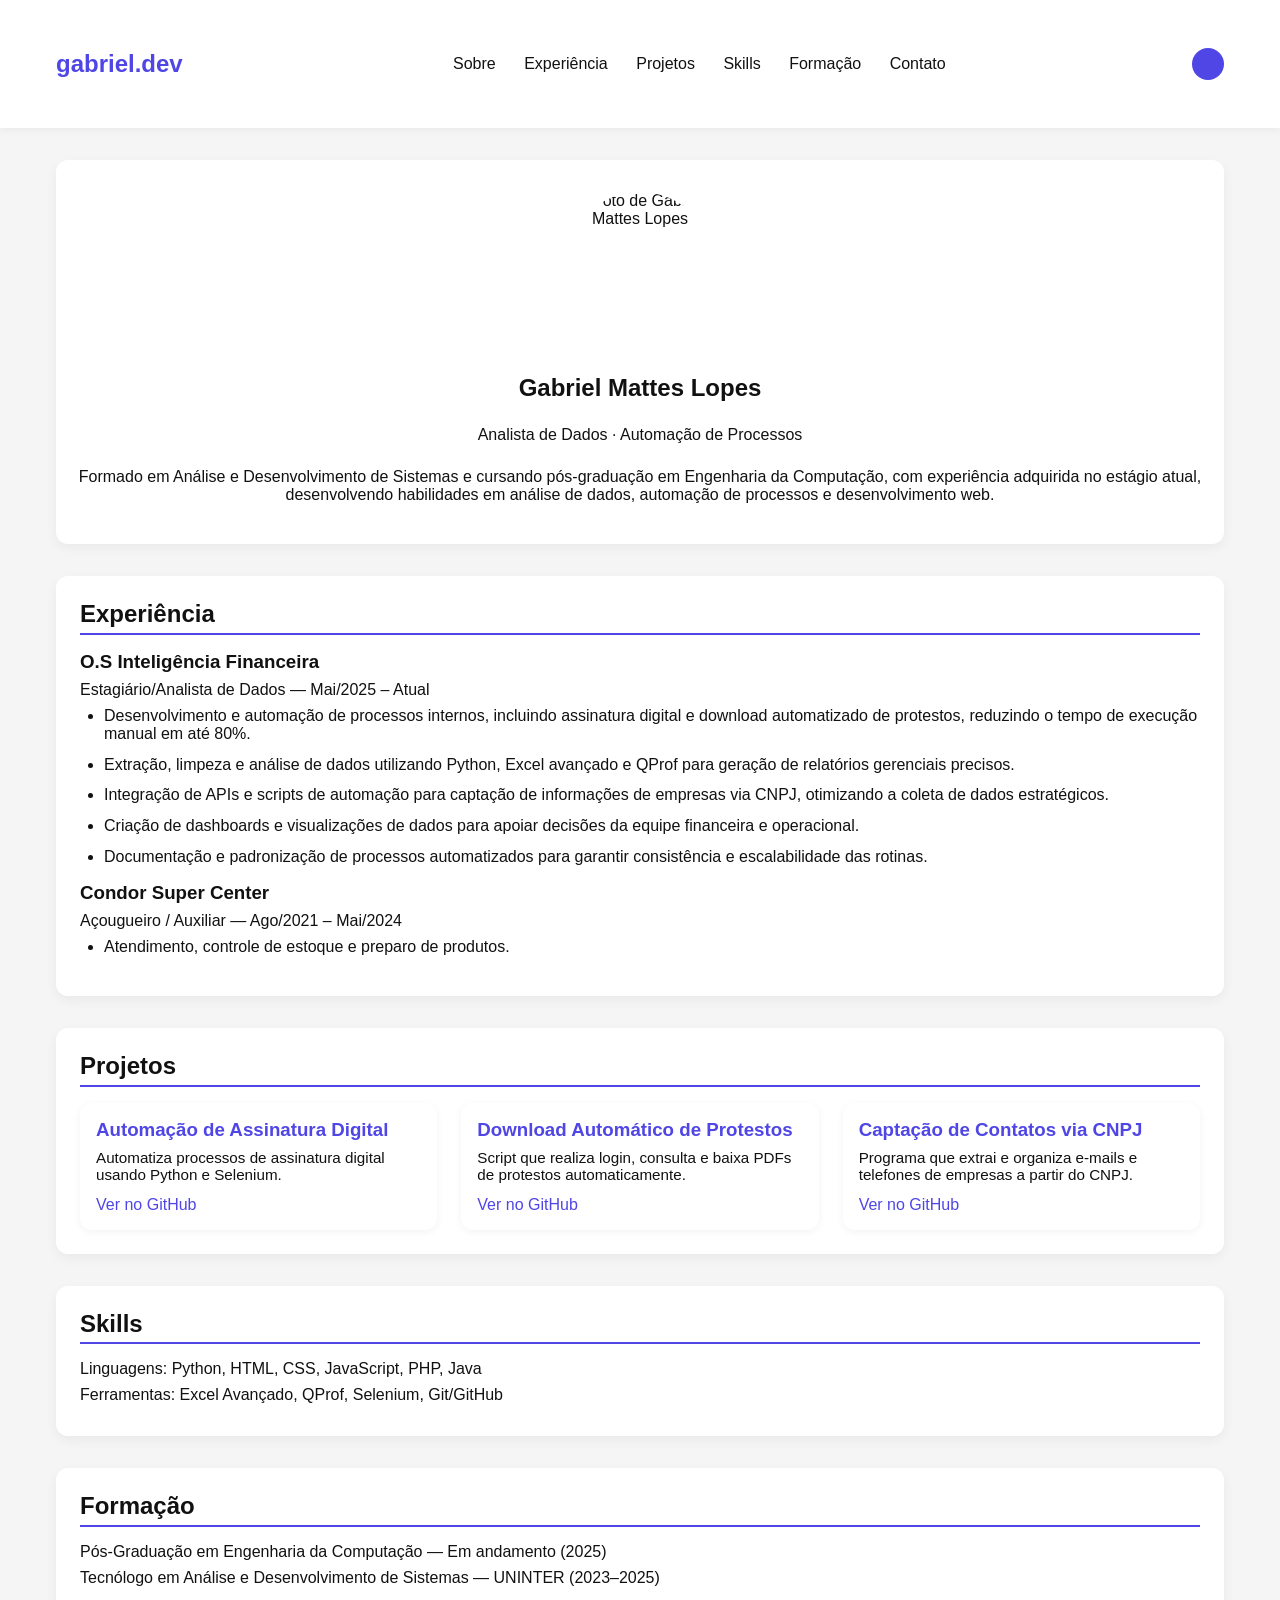
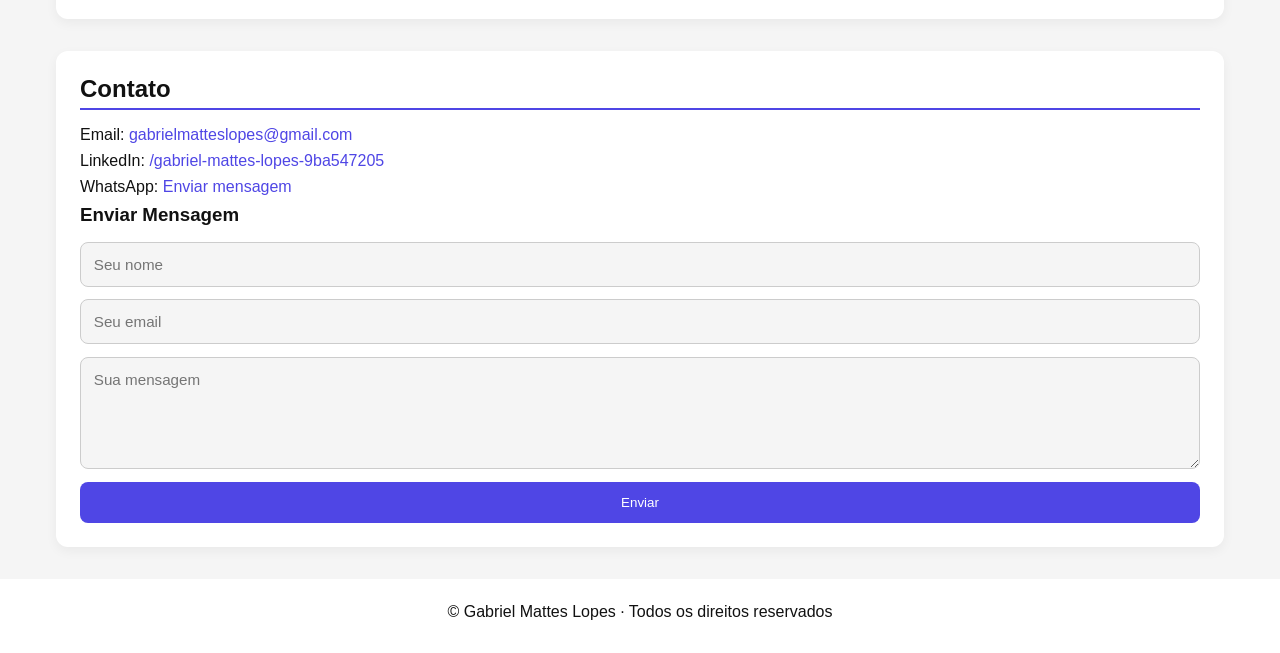
==== index.html @ a3cba69f "Site V1.0" ====
<!DOCTYPE html>
<html lang="pt-br">
<head>
  <meta charset="utf-8">
  <meta name="viewport" content="width=device-width, initial-scale=1.0">
  <title>Gabriel Mattes Lopes · Portfólio</title>
  <meta name="description" content="Portfólio de Gabriel Mattes Lopes – Analista de Dados e Automação de Processos.">
  <!-- CSS principal -->
  <link rel="stylesheet" href="style.css">
</head>
<body>

  <!-- Background 3D SPLINE -->
  <div class="spline-background">
    <script type="module" src="https://unpkg.com/@splinetool/viewer@1.10.48/build/spline-viewer.js"></script>
    <spline-viewer url="https://prod.spline.design/pEwDsGV7LaMiW-jS/scene.splinecode"></spline-viewer>
  </div>

  <!-- Header / Navegação -->
  <header class="header">
    <div class="container header-content">
      <a href="#top" class="logo">gabriel.dev</a>
      <nav class="nav">
        <a href="#sobre">Sobre</a>
        <a href="#experiencia">Experiência</a>
        <a href="#projetos">Projetos</a>
        <a href="#skills">Skills</a>
        <a href="#formacao">Formação</a>
        <a href="#contato">Contato</a>
      </nav>
      <button id="theme-toggle" class="theme-toggle" aria-label="Alternar tema"></button>
    </div>
  </header>

  <!-- Conteúdo principal -->
  <main class="container">

    <!-- Seção Sobre -->
    <section id="sobre" class="card reveal">
      <img src="img/FotoPerfilProfissional.png" alt="Foto de Gabriel Mattes Lopes" class="profile-pic">
      <h1>Gabriel Mattes Lopes</h1>
      <p class="subtitle">Analista de Dados · Automação de Processos</p>
      <p>
        Formado em Análise e Desenvolvimento de Sistemas e cursando pós-graduação em Engenharia da Computação,
        com experiência adquirida no estágio atual, desenvolvendo habilidades em análise de dados,
        automação de processos e desenvolvimento web.
      </p>
    </section>

    <!-- Seção Experiência -->
    <section id="experiencia" class="card reveal">
      <h2>Experiência</h2>

      <!-- Experiência O.S Inteligência Financeira -->
      <div class="exp-item">
        <h3>O.S Inteligência Financeira</h3>
        <p>Estagiário/Analista de Dados — Mai/2025 – Atual</p>
        <ul class="experience-list">
          <li><p>Desenvolvimento e automação de processos internos, incluindo assinatura digital e download automatizado de protestos, reduzindo o tempo de execução manual em até 80%.</p></li>
          <li><p>Extração, limpeza e análise de dados utilizando Python, Excel avançado e QProf para geração de relatórios gerenciais precisos.</p></li>
          <li><p>Integração de APIs e scripts de automação para captação de informações de empresas via CNPJ, otimizando a coleta de dados estratégicos.</p></li>
          <li><p>Criação de dashboards e visualizações de dados para apoiar decisões da equipe financeira e operacional.</p></li>
          <li><p>Documentação e padronização de processos automatizados para garantir consistência e escalabilidade das rotinas.</p></li>
        </ul>
      </div>

      <!-- Experiência Condor Super Center -->
      <div class="exp-item">
        <h3>Condor Super Center</h3>
        <p>Açougueiro / Auxiliar — Ago/2021 – Mai/2024</p>
        <ul class="experience-list">
          <li><p>Atendimento, controle de estoque e preparo de produtos.</p></li>
        </ul>
      </div>

    </section>

    <!-- Seção Projetos -->
    <section id="projetos" class="card reveal">
      <h2>Projetos</h2>
      <div class="projects-grid">
        <div class="project-card">
          <h3>Automação de Assinatura Digital</h3>
          <p>Automatiza processos de assinatura digital usando Python e Selenium.</p>
          <a href="https://github.com/Uelkenobi" target="_blank">Ver no GitHub</a>
        </div>
        <div class="project-card">
          <h3>Download Automático de Protestos</h3>
          <p>Script que realiza login, consulta e baixa PDFs de protestos automaticamente.</p>
          <a href="https://github.com/Uelkenobi" target="_blank">Ver no GitHub</a>
        </div>
        <div class="project-card">
          <h3>Captação de Contatos via CNPJ</h3>
          <p>Programa que extrai e organiza e-mails e telefones de empresas a partir do CNPJ.</p>
          <a href="https://github.com/Uelkenobi" target="_blank">Ver no GitHub</a>
        </div>
      </div>
    </section>

    <!-- Seção Skills -->
    <section id="skills" class="card reveal">
      <h2>Skills</h2>
      <p>Linguagens: Python, HTML, CSS, JavaScript, PHP, Java</p>
      <p>Ferramentas: Excel Avançado, QProf, Selenium, Git/GitHub</p>
    </section>

    <!-- Seção Formação -->
    <section id="formacao" class="card reveal">
      <h2>Formação</h2>
      <p>Pós-Graduação em Engenharia da Computação — Em andamento (2025)</p>
      <p>Tecnólogo em Análise e Desenvolvimento de Sistemas — UNINTER (2023–2025)</p>
    </section>

    <!-- Seção Contato / Formulário -->
    <section id="contato" class="card reveal">
      <h2>Contato</h2>
      <p>Email: <a href="mailto:gabrielmatteslopes@gmail.com">gabrielmatteslopes@gmail.com</a></p>
      <p>LinkedIn: <a href="https://www.linkedin.com/in/gabriel-mattes-lopes-9ba547205">/gabriel-mattes-lopes-9ba547205</a></p>
      <p>WhatsApp: <a href="https://wa.me/5541984639788">Enviar mensagem</a></p>

      <h3>Enviar Mensagem</h3>
      <form class="contact-form" action="mailto:gabrielmatteslopes@gmail.com" method="post" enctype="text/plain">
        <input type="text" name="nome" placeholder="Seu nome" required>
        <input type="email" name="email" placeholder="Seu email" required>
        <textarea name="mensagem" rows="5" placeholder="Sua mensagem" required></textarea>
        <button type="submit">Enviar</button>
      </form>
    </section>

  </main>

  <!-- Footer -->
  <footer class="footer">
    <p>© <span id="year"></span> Gabriel Mattes Lopes · Todos os direitos reservados</p>
  </footer>

  <!-- Scripts -->
  <script src="theme.js"></script>
  <script>
    document.getElementById('year').textContent = new Date().getFullYear();
    
    // Scroll Reveal
    const reveals = document.querySelectorAll('.reveal');
    const observer = new IntersectionObserver(entries => {
      entries.forEach(entry => {
        if(entry.isIntersecting){
          entry.target.classList.add('active');
          observer.unobserve(entry.target);
        }
      });
    }, { threshold: 0.1 });
    
    reveals.forEach(el => observer.observe(el));
  </script>

</body>
</html>
---- style.css ----
/* ===========================
   Reset básico
   =========================== */
* {
  margin: 0;
  padding: 0;
  box-sizing: border-box;
  font-family: 'Inter', sans-serif; /* Fonte padrão do site */
}

body {
  background-color: var(--bg); /* Cor de fundo definida pelo tema */
  color: var(--text);          /* Cor do texto definida pelo tema */
  transition: background-color 0.3s, color 0.3s; /* Animação suave na troca de tema */
}

/* ===========================
   Variáveis de tema (Light/Dark)
   =========================== */
:root {
  --bg: #f5f5f5;        /* Fundo claro */
  --card-bg: #ffffff;   /* Fundo dos cards */
  --text: #111111;      /* Cor do texto */
  --primary: #4f46e5;   /* Cor principal / destaque */
  --hover: #6366f1;     /* Cor de hover */
}

/* Tema escuro */
body.dark {
  --bg: #111111;
  --card-bg: #1f1f1f;
  --text: #f5f5f5;
  --primary: #818cf8;
  --hover: #a5b4fc;
}

/* ===========================
   Header / Navegação
   =========================== */
.header {
  background: var(--card-bg);
  padding: 1rem 0;
  position: sticky;
  top: 0;
  z-index: 100;
  box-shadow: 0 2px 8px rgba(0,0,0,0.05);
}

.header .container {
  display: flex;
  justify-content: space-between;
  align-items: center;
}

.logo {
  font-weight: bold;
  font-size: 1.5rem;
  color: var(--primary);
  text-decoration: none;
}

.nav a {
  margin-left: 1.5rem;
  text-decoration: none;
  color: var(--text);
  font-weight: 500;
  transition: color 0.3s;
}

.nav a:hover {
  color: var(--primary);
}

.theme-toggle {
  background: var(--primary);
  border: none;
  width: 2rem;
  height: 2rem;
  border-radius: 50%;
  cursor: pointer;
  transition: background 0.3s;
}

.theme-toggle:hover {
  background: var(--hover);
}

/* ===========================
   Container e Cards
   =========================== */
.container {
  max-width: 1200px;
  margin: 2rem auto;
  padding: 0 1rem;
}

.card {
  background: var(--card-bg);
  padding: 1.5rem;
  border-radius: 12px;
  margin-bottom: 2rem;
  box-shadow: 0 4px 12px rgba(0,0,0,0.05);
  transition: transform 0.3s, box-shadow 0.3s;
}

/* ===========================
   Seção Sobre
   =========================== */
#sobre {
  display: flex;
  flex-direction: column;
  align-items: center; /* Centraliza horizontalmente */
  text-align: center;  /* Centraliza texto */
  gap: 1rem;           /* Espaço entre elementos */
  padding: 2rem 1rem;
}

.profile-pic {
  width: 150px;
  height: 150px;
  border-radius: 50%;
  margin-bottom: 1rem;
}

/* ===========================
   Headings
   =========================== */
h1, h2, h3 {
  color: var(--text);
  margin-bottom: 0.5rem;
}

h2 {
  border-bottom: 2px solid var(--primary);
  padding-bottom: 0.3rem;
  margin-bottom: 1rem;
}

/* ===========================
   Experiência
   =========================== */
.exp-item {
  margin-bottom: 1rem;
}

.experience-list {
  list-style-type: disc;
  padding-left: 1.5rem;
  margin-top: 0.5rem;
}

.experience-list li {
  margin-bottom: 0.8rem; /* Espaço entre cada item */
}

.experience-list li p {
  margin: 0; /* Remove margem interna extra do <p> */
}

/* ===========================
   Projetos
   =========================== */
.projects-grid {
  display: grid;
  grid-template-columns: repeat(auto-fit, minmax(250px, 1fr));
  gap: 1.5rem;
}

.project-card {
  background: var(--card-bg);
  padding: 1rem;
  border-radius: 12px;
  box-shadow: 0 2px 8px rgba(0,0,0,0.05);
  transition: transform 0.3s, box-shadow 0.3s;
}

.project-card:hover {
  transform: translateY(-5px);
  box-shadow: 0 6px 18px rgba(0,0,0,0.15);
}

.project-card h3 {
  margin-bottom: 0.5rem;
  color: var(--primary);
}

.project-card p {
  font-size: 0.95rem;
  margin-bottom: 0.8rem;
}

.project-card a {
  color: var(--primary);
  text-decoration: none;
  font-weight: 500;
}

.project-card a:hover {
  text-decoration: underline;
}

/* ===========================
   Skills e Formação
   =========================== */
p {
  margin-bottom: 0.5rem;
}

/* ===========================
   Contato / Formulário
   =========================== */
.contact-form {
  display: flex;
  flex-direction: column;
  gap: 0.8rem;
  margin-top: 1rem;
}

.contact-form input,
.contact-form textarea {
  padding: 0.8rem;
  border-radius: 8px;
  border: 1px solid #ccc;
  font-size: 0.95rem;
  background: var(--bg);
  color: var(--text);
}

.contact-form button {
  background: var(--primary);
  color: #fff;
  border: none;
  padding: 0.8rem;
  border-radius: 8px;
  cursor: pointer;
  font-weight: 500;
  transition: background 0.3s;
}

.contact-form button:hover {
  background: var(--hover);
}

/* ===========================
   Footer
   =========================== */
.footer {
  text-align: center;
  padding: 1.5rem 0;
  background: var(--card-bg);
  color: var(--text);
  margin-top: 2rem;
}

/* ===========================
   Links
   =========================== */
a {
  color: var(--primary);
  text-decoration: none;
}

a:hover {
  text-decoration: underline;
}

/* ===========================
   Fundo 3D SPLINE
   =========================== */
.spline-background {
  position: fixed;
  top: 0;
  left: 0;
  width: 100%;
  height: 100%;
  z-index: -1; /* Fica atrás de todo conteúdo */
  pointer-events: none; /* Permite clicar normalmente nos elementos da frente */
  overflow: hidden;
}

.spline-background spline-viewer {
  width: 100%;
  height: 100%;
  display: block;
}

/* ===========================
   Scroll Reveal (efeito de aparecer)
   =========================== */
.reveal {
  opacity: 0;                /* Começa invisível */
  transform: translateY(30px); /* Leve movimento de baixo para cima */
  transition: opacity 0.8s ease-out, transform 0.8s ease-out;
}

.reveal.active {
  opacity: 1;
  transform: translateY(0);
}


/* ===========================
   Responsividade (Mobile / Tablet)
   =========================== */

/* Dispositivos até 768px (tablets e celulares grandes) */
@media (max-width: 768px) {
  .header .container {
    flex-direction: column;
    gap: 1rem;
  }

  .nav {
    display: flex;
    flex-wrap: wrap;
    justify-content: center;
    gap: 1rem;
  }

  .nav a {
    margin-left: 0;
  }

  .projects-grid {
    grid-template-columns: 1fr; /* Projetos empilhados */
  }

  #sobre {
    padding: 1.5rem 1rem;
  }

  .profile-pic {
    width: 120px;
    height: 120px;
  }

  .card {
    padding: 1rem;
  }

  .contact-form input,
  .contact-form textarea,
  .contact-form button {
    width: 100%; /* Inputs e botões ocupam toda a largura */
  }
}

/* Dispositivos até 480px (celulares pequenos) */
@media (max-width: 480px) {
  h1 {
    font-size: 1.5rem;
  }

  h2 {
    font-size: 1.2rem;
  }

  h3 {
    font-size: 1rem;
  }

  .profile-pic {
    width: 100px;
    height: 100px;
  }

  .header .logo {
    font-size: 1.2rem;
  }

  .theme-toggle {
    width: 1.8rem;
    height: 1.8rem;
  }

  .projects-grid {
    gap: 1rem;
  }

  .card {
    margin-bottom: 1.5rem;
  }
}
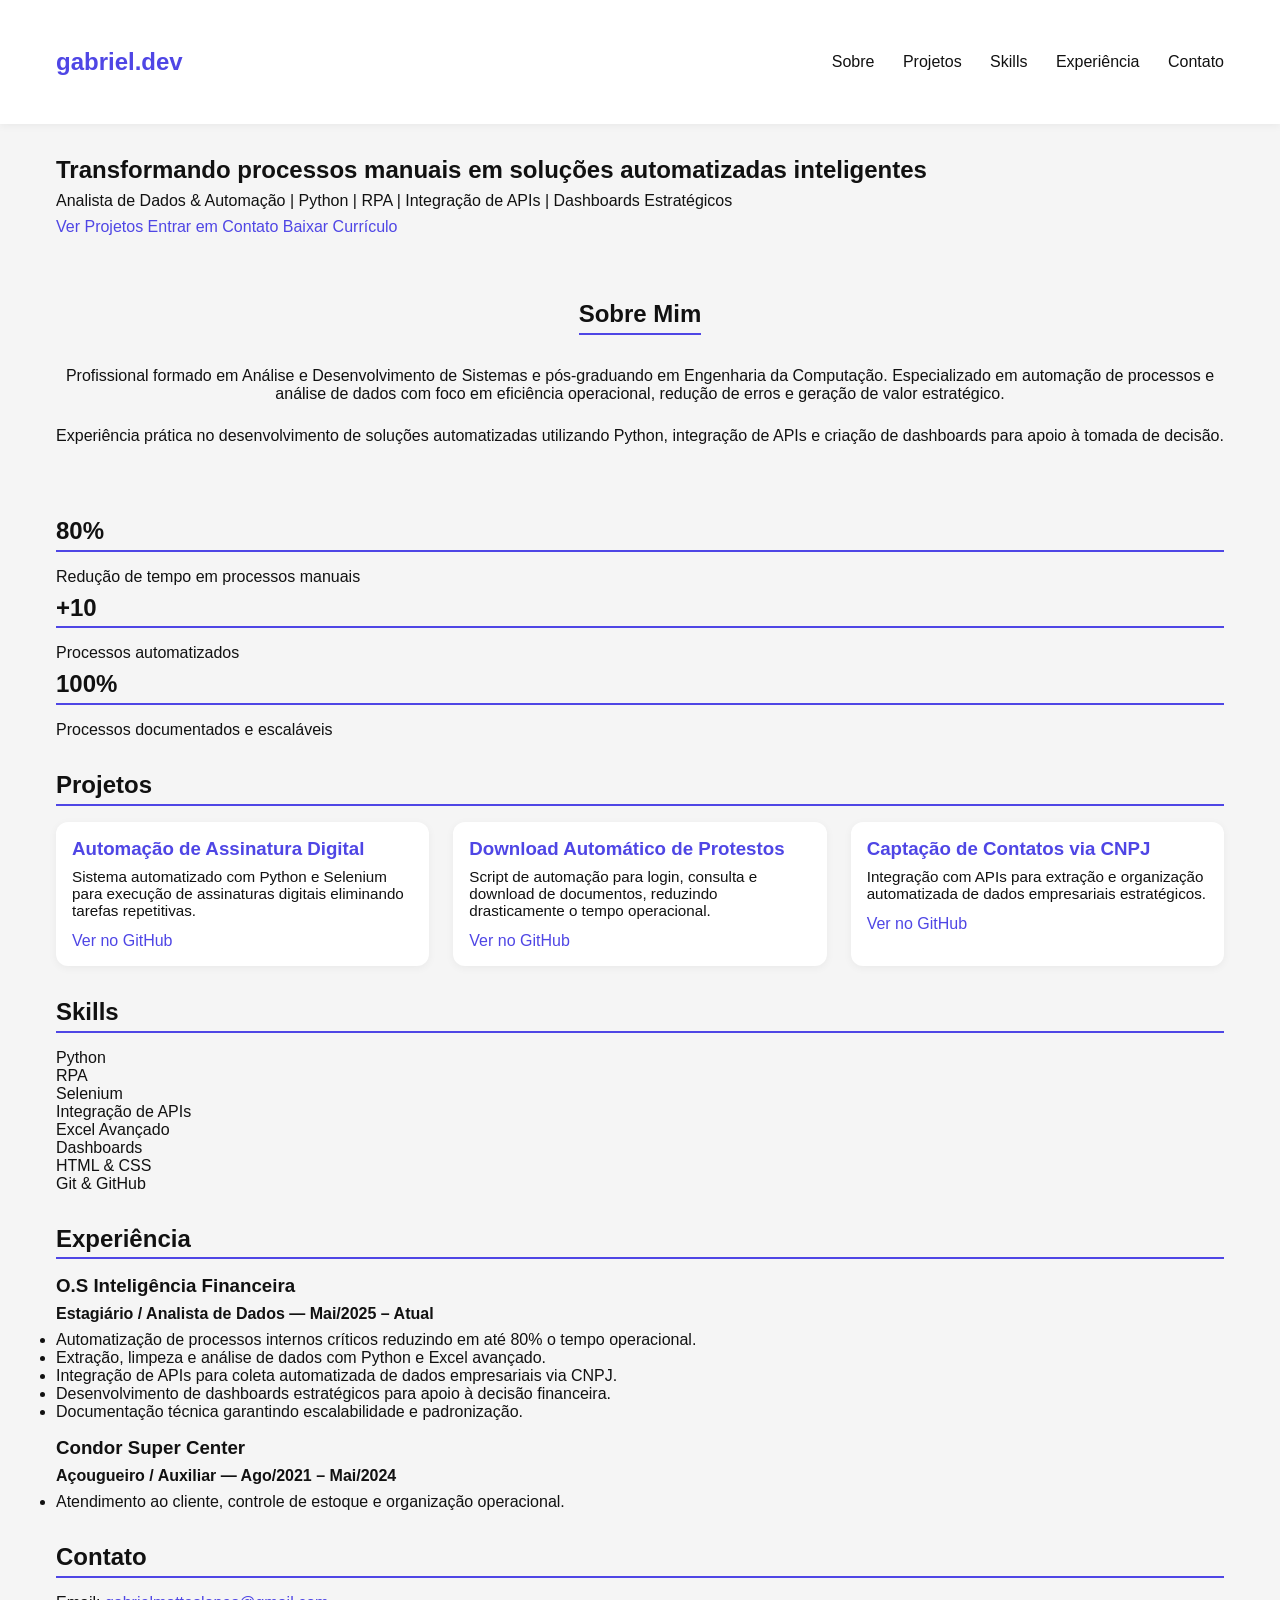
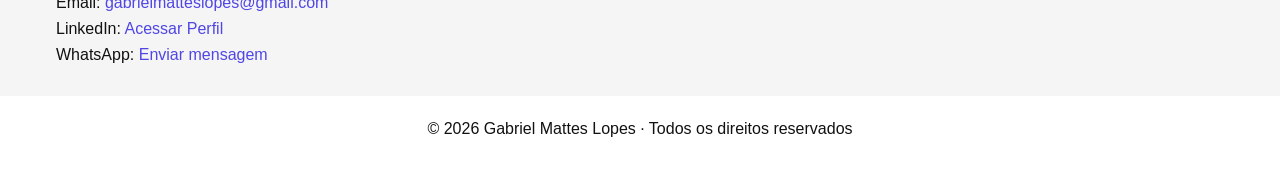
==== commit a2f3307f: "Update portfolio content and structure in index.html" ====
--- a/index.html
+++ b/index.html
@@ -4,153 +4,169 @@
   <meta charset="utf-8">
   <meta name="viewport" content="width=device-width, initial-scale=1.0">
   <title>Gabriel Mattes Lopes · Portfólio</title>
-  <meta name="description" content="Portfólio de Gabriel Mattes Lopes – Analista de Dados e Automação de Processos.">
-  <!-- CSS principal -->
+  <meta name="description" content="Analista de Dados e Automação | Python | RPA | Integração de APIs">
+
   <link rel="stylesheet" href="style.css">
 </head>
 <body>
 
-  <!-- Background 3D SPLINE -->
-  <div class="spline-background">
-    <script type="module" src="https://unpkg.com/@splinetool/viewer@1.10.48/build/spline-viewer.js"></script>
-    <spline-viewer url="https://prod.spline.design/pEwDsGV7LaMiW-jS/scene.splinecode"></spline-viewer>
-  </div>
-
-  <!-- Header / Navegação -->
+  <!-- HEADER -->
   <header class="header">
     <div class="container header-content">
       <a href="#top" class="logo">gabriel.dev</a>
       <nav class="nav">
         <a href="#sobre">Sobre</a>
-        <a href="#experiencia">Experiência</a>
         <a href="#projetos">Projetos</a>
         <a href="#skills">Skills</a>
-        <a href="#formacao">Formação</a>
+        <a href="#experiencia">Experiência</a>
         <a href="#contato">Contato</a>
       </nav>
-      <button id="theme-toggle" class="theme-toggle" aria-label="Alternar tema"></button>
     </div>
   </header>
 
-  <!-- Conteúdo principal -->
-  <main class="container">
+  <main>
 
-    <!-- Seção Sobre -->
-    <section id="sobre" class="card reveal">
-      <img src="img/FotoPerfilProfissional.png" alt="Foto de Gabriel Mattes Lopes" class="profile-pic">
-      <h1>Gabriel Mattes Lopes</h1>
-      <p class="subtitle">Analista de Dados · Automação de Processos</p>
+    <!-- HERO SECTION -->
+    <section class="hero">
+      <div class="container hero-content">
+        <h1>Transformando processos manuais em soluções automatizadas inteligentes</h1>
+        <p>
+          Analista de Dados & Automação | Python | RPA | Integração de APIs | Dashboards Estratégicos
+        </p>
+        <div class="hero-buttons">
+          <a href="#projetos" class="btn-primary">Ver Projetos</a>
+          <a href="#contato" class="btn-secondary">Entrar em Contato</a>
+          <a href="cv_gabriel_mattes_lopes.pdf" download class="btn-cv">Baixar Currículo</a>
+        </div>
+      </div>
+    </section>
+
+    <!-- SOBRE -->
+    <section id="sobre" class="section container">
+      <h2>Sobre Mim</h2>
       <p>
-        Formado em Análise e Desenvolvimento de Sistemas e cursando pós-graduação em Engenharia da Computação,
-        com experiência adquirida no estágio atual, desenvolvendo habilidades em análise de dados,
-        automação de processos e desenvolvimento web.
+        Profissional formado em Análise e Desenvolvimento de Sistemas e pós-graduando em Engenharia da Computação.
+        Especializado em automação de processos e análise de dados com foco em eficiência operacional,
+        redução de erros e geração de valor estratégico.
+      </p>
+      <p>
+        Experiência prática no desenvolvimento de soluções automatizadas utilizando Python,
+        integração de APIs e criação de dashboards para apoio à tomada de decisão.
       </p>
     </section>
 
-    <!-- Seção Experiência -->
-    <section id="experiencia" class="card reveal">
+    <!-- MÉTRICAS -->
+    <section class="stats">
+      <div class="container stats-grid">
+        <div class="stat">
+          <h2>80%</h2>
+          <p>Redução de tempo em processos manuais</p>
+        </div>
+        <div class="stat">
+          <h2>+10</h2>
+          <p>Processos automatizados</p>
+        </div>
+        <div class="stat">
+          <h2>100%</h2>
+          <p>Processos documentados e escaláveis</p>
+        </div>
+      </div>
+    </section>
+
+    <!-- PROJETOS -->
+    <section id="projetos" class="section container">
+      <h2>Projetos</h2>
+
+      <div class="projects-grid">
+
+        <div class="project-card">
+          <h3>Automação de Assinatura Digital</h3>
+          <p>
+            Sistema automatizado com Python e Selenium para execução de assinaturas digitais
+            eliminando tarefas repetitivas.
+          </p>
+          <a href="https://github.com/Uelkenobi" target="_blank">Ver no GitHub</a>
+        </div>
+
+        <div class="project-card">
+          <h3>Download Automático de Protestos</h3>
+          <p>
+            Script de automação para login, consulta e download de documentos,
+            reduzindo drasticamente o tempo operacional.
+          </p>
+          <a href="https://github.com/Uelkenobi" target="_blank">Ver no GitHub</a>
+        </div>
+
+        <div class="project-card">
+          <h3>Captação de Contatos via CNPJ</h3>
+          <p>
+            Integração com APIs para extração e organização automatizada
+            de dados empresariais estratégicos.
+          </p>
+          <a href="https://github.com/Uelkenobi" target="_blank">Ver no GitHub</a>
+        </div>
+
+      </div>
+    </section>
+
+    <!-- SKILLS -->
+    <section id="skills" class="section container">
+      <h2>Skills</h2>
+      <div class="skills-grid">
+        <div class="skill-card">Python</div>
+        <div class="skill-card">RPA</div>
+        <div class="skill-card">Selenium</div>
+        <div class="skill-card">Integração de APIs</div>
+        <div class="skill-card">Excel Avançado</div>
+        <div class="skill-card">Dashboards</div>
+        <div class="skill-card">HTML & CSS</div>
+        <div class="skill-card">Git & GitHub</div>
+      </div>
+    </section>
+
+    <!-- EXPERIÊNCIA -->
+    <section id="experiencia" class="section container">
       <h2>Experiência</h2>
 
-      <!-- Experiência O.S Inteligência Financeira -->
       <div class="exp-item">
         <h3>O.S Inteligência Financeira</h3>
-        <p>Estagiário/Analista de Dados — Mai/2025 – Atual</p>
-        <ul class="experience-list">
-          <li><p>Desenvolvimento e automação de processos internos, incluindo assinatura digital e download automatizado de protestos, reduzindo o tempo de execução manual em até 80%.</p></li>
-          <li><p>Extração, limpeza e análise de dados utilizando Python, Excel avançado e QProf para geração de relatórios gerenciais precisos.</p></li>
-          <li><p>Integração de APIs e scripts de automação para captação de informações de empresas via CNPJ, otimizando a coleta de dados estratégicos.</p></li>
-          <li><p>Criação de dashboards e visualizações de dados para apoiar decisões da equipe financeira e operacional.</p></li>
-          <li><p>Documentação e padronização de processos automatizados para garantir consistência e escalabilidade das rotinas.</p></li>
+        <p><strong>Estagiário / Analista de Dados — Mai/2025 – Atual</strong></p>
+        <ul>
+          <li>Automatização de processos internos críticos reduzindo em até 80% o tempo operacional.</li>
+          <li>Extração, limpeza e análise de dados com Python e Excel avançado.</li>
+          <li>Integração de APIs para coleta automatizada de dados empresariais via CNPJ.</li>
+          <li>Desenvolvimento de dashboards estratégicos para apoio à decisão financeira.</li>
+          <li>Documentação técnica garantindo escalabilidade e padronização.</li>
         </ul>
       </div>
 
-      <!-- Experiência Condor Super Center -->
       <div class="exp-item">
         <h3>Condor Super Center</h3>
-        <p>Açougueiro / Auxiliar — Ago/2021 – Mai/2024</p>
-        <ul class="experience-list">
-          <li><p>Atendimento, controle de estoque e preparo de produtos.</p></li>
+        <p><strong>Açougueiro / Auxiliar — Ago/2021 – Mai/2024</strong></p>
+        <ul>
+          <li>Atendimento ao cliente, controle de estoque e organização operacional.</li>
         </ul>
       </div>
 
     </section>
 
-    <!-- Seção Projetos -->
-    <section id="projetos" class="card reveal">
-      <h2>Projetos</h2>
-      <div class="projects-grid">
-        <div class="project-card">
-          <h3>Automação de Assinatura Digital</h3>
-          <p>Automatiza processos de assinatura digital usando Python e Selenium.</p>
-          <a href="https://github.com/Uelkenobi" target="_blank">Ver no GitHub</a>
-        </div>
-        <div class="project-card">
-          <h3>Download Automático de Protestos</h3>
-          <p>Script que realiza login, consulta e baixa PDFs de protestos automaticamente.</p>
-          <a href="https://github.com/Uelkenobi" target="_blank">Ver no GitHub</a>
-        </div>
-        <div class="project-card">
-          <h3>Captação de Contatos via CNPJ</h3>
-          <p>Programa que extrai e organiza e-mails e telefones de empresas a partir do CNPJ.</p>
-          <a href="https://github.com/Uelkenobi" target="_blank">Ver no GitHub</a>
-        </div>
-      </div>
-    </section>
-
-    <!-- Seção Skills -->
-    <section id="skills" class="card reveal">
-      <h2>Skills</h2>
-      <p>Linguagens: Python, HTML, CSS, JavaScript, PHP, Java</p>
-      <p>Ferramentas: Excel Avançado, QProf, Selenium, Git/GitHub</p>
-    </section>
-
-    <!-- Seção Formação -->
-    <section id="formacao" class="card reveal">
-      <h2>Formação</h2>
-      <p>Pós-Graduação em Engenharia da Computação — Em andamento (2025)</p>
-      <p>Tecnólogo em Análise e Desenvolvimento de Sistemas — UNINTER (2023–2025)</p>
-    </section>
-
-    <!-- Seção Contato / Formulário -->
-    <section id="contato" class="card reveal">
+    <!-- CONTATO -->
+    <section id="contato" class="section container">
       <h2>Contato</h2>
       <p>Email: <a href="mailto:gabrielmatteslopes@gmail.com">gabrielmatteslopes@gmail.com</a></p>
-      <p>LinkedIn: <a href="https://www.linkedin.com/in/gabriel-mattes-lopes-9ba547205">/gabriel-mattes-lopes-9ba547205</a></p>
-      <p>WhatsApp: <a href="https://wa.me/5541984639788">Enviar mensagem</a></p>
-
-      <h3>Enviar Mensagem</h3>
-      <form class="contact-form" action="mailto:gabrielmatteslopes@gmail.com" method="post" enctype="text/plain">
-        <input type="text" name="nome" placeholder="Seu nome" required>
-        <input type="email" name="email" placeholder="Seu email" required>
-        <textarea name="mensagem" rows="5" placeholder="Sua mensagem" required></textarea>
-        <button type="submit">Enviar</button>
-      </form>
+      <p>LinkedIn: <a href="https://www.linkedin.com/in/gabriel-mattes-lopes-9ba547205" target="_blank">Acessar Perfil</a></p>
+      <p>WhatsApp: <a href="https://wa.me/5541984639788" target="_blank">Enviar mensagem</a></p>
     </section>
 
   </main>
 
-  <!-- Footer -->
+  <!-- FOOTER -->
   <footer class="footer">
     <p>© <span id="year"></span> Gabriel Mattes Lopes · Todos os direitos reservados</p>
   </footer>
 
-  <!-- Scripts -->
-  <script src="theme.js"></script>
   <script>
     document.getElementById('year').textContent = new Date().getFullYear();
-    
-    // Scroll Reveal
-    const reveals = document.querySelectorAll('.reveal');
-    const observer = new IntersectionObserver(entries => {
-      entries.forEach(entry => {
-        if(entry.isIntersecting){
-          entry.target.classList.add('active');
-          observer.unobserve(entry.target);
-        }
-      });
-    }, { threshold: 0.1 });
-    
-    reveals.forEach(el => observer.observe(el));
   </script>
 
 </body>
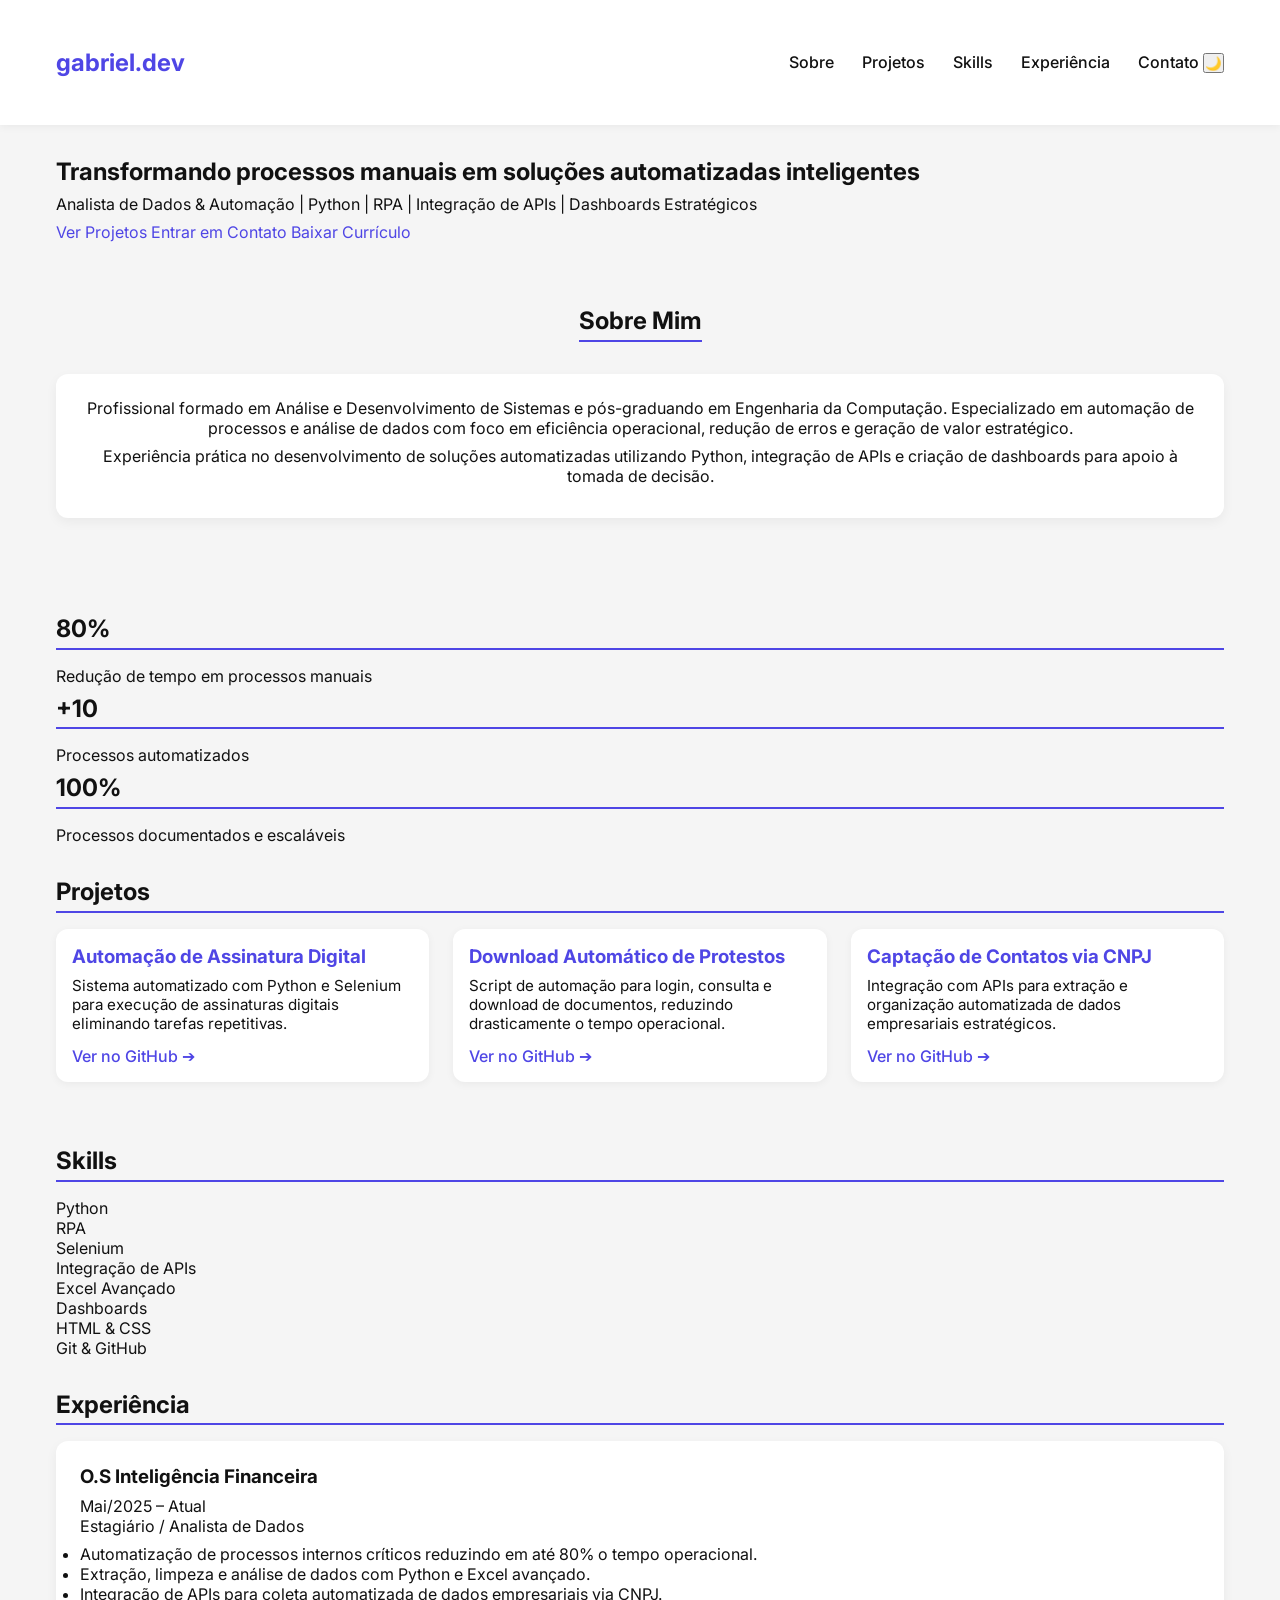
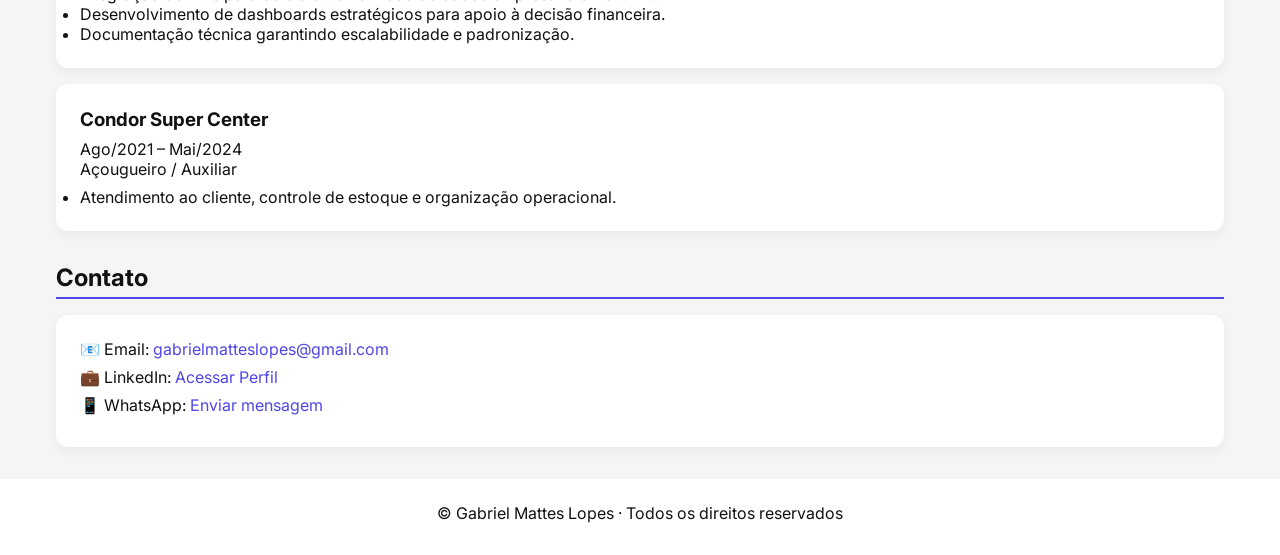
==== commit edf61dd9: "Refactor index.html for improved structure and styling Added preconnect links for Google Fonts, upda" ====
--- a/index.html
+++ b/index.html
@@ -5,12 +5,15 @@
   <meta name="viewport" content="width=device-width, initial-scale=1.0">
   <title>Gabriel Mattes Lopes · Portfólio</title>
   <meta name="description" content="Analista de Dados e Automação | Python | RPA | Integração de APIs">
-
+  
+  <link rel="preconnect" href="https://fonts.googleapis.com">
+  <link rel="preconnect" href="https://fonts.gstatic.com" crossorigin>
+  <link href="https://fonts.googleapis.com/css2?family=Inter:wght@300;400;600;700&display=swap" rel="stylesheet">
+  
   <link rel="stylesheet" href="style.css">
 </head>
 <body>
 
-  <!-- HEADER -->
   <header class="header">
     <div class="container header-content">
       <a href="#top" class="logo">gabriel.dev</a>
@@ -20,117 +23,101 @@
         <a href="#skills">Skills</a>
         <a href="#experiencia">Experiência</a>
         <a href="#contato">Contato</a>
+        <button id="theme-toggle" class="theme-btn" aria-label="Mudar tema">🌙</button>
       </nav>
     </div>
   </header>
 
-  <main>
+  <main id="top">
 
-    <!-- HERO SECTION -->
     <section class="hero">
       <div class="container hero-content">
         <h1>Transformando processos manuais em soluções automatizadas inteligentes</h1>
-        <p>
-          Analista de Dados & Automação | Python | RPA | Integração de APIs | Dashboards Estratégicos
-        </p>
+        <p>Analista de Dados & Automação | Python | RPA | Integração de APIs | Dashboards Estratégicos</p>
         <div class="hero-buttons">
-          <a href="#projetos" class="btn-primary">Ver Projetos</a>
-          <a href="#contato" class="btn-secondary">Entrar em Contato</a>
-          <a href="cv_gabriel_mattes_lopes.pdf" download class="btn-cv">Baixar Currículo</a>
+          <a href="#projetos" class="btn btn-primary">Ver Projetos</a>
+          <a href="#contato" class="btn btn-secondary">Entrar em Contato</a>
+          <a href="cv_gabriel_mattes_lopes.pdf" download class="btn btn-outline">Baixar Currículo</a>
         </div>
       </div>
     </section>
 
-    <!-- SOBRE -->
     <section id="sobre" class="section container">
-      <h2>Sobre Mim</h2>
-      <p>
-        Profissional formado em Análise e Desenvolvimento de Sistemas e pós-graduando em Engenharia da Computação.
-        Especializado em automação de processos e análise de dados com foco em eficiência operacional,
-        redução de erros e geração de valor estratégico.
-      </p>
-      <p>
-        Experiência prática no desenvolvimento de soluções automatizadas utilizando Python,
-        integração de APIs e criação de dashboards para apoio à tomada de decisão.
-      </p>
+      <h2 class="section-title">Sobre Mim</h2>
+      <div class="card text-card">
+        <p>
+          Profissional formado em Análise e Desenvolvimento de Sistemas e pós-graduando em Engenharia da Computação.
+          Especializado em automação de processos e análise de dados com foco em eficiência operacional,
+          redução de erros e geração de valor estratégico.
+        </p>
+        <p>
+          Experiência prática no desenvolvimento de soluções automatizadas utilizando Python,
+          integração de APIs e criação de dashboards para apoio à tomada de decisão.
+        </p>
+      </div>
     </section>
 
-    <!-- MÉTRICAS -->
     <section class="stats">
       <div class="container stats-grid">
-        <div class="stat">
+        <div class="stat-card">
           <h2>80%</h2>
           <p>Redução de tempo em processos manuais</p>
         </div>
-        <div class="stat">
+        <div class="stat-card">
           <h2>+10</h2>
           <p>Processos automatizados</p>
         </div>
-        <div class="stat">
+        <div class="stat-card">
           <h2>100%</h2>
           <p>Processos documentados e escaláveis</p>
         </div>
       </div>
     </section>
 
-    <!-- PROJETOS -->
     <section id="projetos" class="section container">
-      <h2>Projetos</h2>
-
+      <h2 class="section-title">Projetos</h2>
       <div class="projects-grid">
-
-        <div class="project-card">
+        <div class="project-card card">
           <h3>Automação de Assinatura Digital</h3>
-          <p>
-            Sistema automatizado com Python e Selenium para execução de assinaturas digitais
-            eliminando tarefas repetitivas.
-          </p>
-          <a href="https://github.com/Uelkenobi" target="_blank">Ver no GitHub</a>
+          <p>Sistema automatizado com Python e Selenium para execução de assinaturas digitais eliminando tarefas repetitivas.</p>
+          <a href="https://github.com/Uelkenobi" target="_blank" class="link-btn">Ver no GitHub ➔</a>
         </div>
-
-        <div class="project-card">
+        <div class="project-card card">
           <h3>Download Automático de Protestos</h3>
-          <p>
-            Script de automação para login, consulta e download de documentos,
-            reduzindo drasticamente o tempo operacional.
-          </p>
-          <a href="https://github.com/Uelkenobi" target="_blank">Ver no GitHub</a>
+          <p>Script de automação para login, consulta e download de documentos, reduzindo drasticamente o tempo operacional.</p>
+          <a href="https://github.com/Uelkenobi" target="_blank" class="link-btn">Ver no GitHub ➔</a>
         </div>
-
-        <div class="project-card">
+        <div class="project-card card">
           <h3>Captação de Contatos via CNPJ</h3>
-          <p>
-            Integração com APIs para extração e organização automatizada
-            de dados empresariais estratégicos.
-          </p>
-          <a href="https://github.com/Uelkenobi" target="_blank">Ver no GitHub</a>
+          <p>Integração com APIs para extração e organização automatizada de dados empresariais estratégicos.</p>
+          <a href="https://github.com/Uelkenobi" target="_blank" class="link-btn">Ver no GitHub ➔</a>
         </div>
-
       </div>
     </section>
 
-    <!-- SKILLS -->
     <section id="skills" class="section container">
-      <h2>Skills</h2>
+      <h2 class="section-title">Skills</h2>
       <div class="skills-grid">
-        <div class="skill-card">Python</div>
-        <div class="skill-card">RPA</div>
-        <div class="skill-card">Selenium</div>
-        <div class="skill-card">Integração de APIs</div>
-        <div class="skill-card">Excel Avançado</div>
-        <div class="skill-card">Dashboards</div>
-        <div class="skill-card">HTML & CSS</div>
-        <div class="skill-card">Git & GitHub</div>
+        <div class="skill-tag">Python</div>
+        <div class="skill-tag">RPA</div>
+        <div class="skill-tag">Selenium</div>
+        <div class="skill-tag">Integração de APIs</div>
+        <div class="skill-tag">Excel Avançado</div>
+        <div class="skill-tag">Dashboards</div>
+        <div class="skill-tag">HTML & CSS</div>
+        <div class="skill-tag">Git & GitHub</div>
       </div>
     </section>
 
-    <!-- EXPERIÊNCIA -->
     <section id="experiencia" class="section container">
-      <h2>Experiência</h2>
-
-      <div class="exp-item">
-        <h3>O.S Inteligência Financeira</h3>
-        <p><strong>Estagiário / Analista de Dados — Mai/2025 – Atual</strong></p>
+      <h2 class="section-title">Experiência</h2>
+      
+      <div class="exp-item card">
+        <div class="exp-header">
+          <h3>O.S Inteligência Financeira</h3>
+          <span class="exp-date">Mai/2025 – Atual</span>
+        </div>
+        <p class="exp-role">Estagiário / Analista de Dados</p>
         <ul>
           <li>Automatização de processos internos críticos reduzindo em até 80% o tempo operacional.</li>
           <li>Extração, limpeza e análise de dados com Python e Excel avançado.</li>
@@ -140,34 +127,33 @@
         </ul>
       </div>
 
-      <div class="exp-item">
-        <h3>Condor Super Center</h3>
-        <p><strong>Açougueiro / Auxiliar — Ago/2021 – Mai/2024</strong></p>
+      <div class="exp-item card">
+        <div class="exp-header">
+          <h3>Condor Super Center</h3>
+          <span class="exp-date">Ago/2021 – Mai/2024</span>
+        </div>
+        <p class="exp-role">Açougueiro / Auxiliar</p>
         <ul>
           <li>Atendimento ao cliente, controle de estoque e organização operacional.</li>
         </ul>
       </div>
-
     </section>
 
-    <!-- CONTATO -->
     <section id="contato" class="section container">
-      <h2>Contato</h2>
-      <p>Email: <a href="mailto:gabrielmatteslopes@gmail.com">gabrielmatteslopes@gmail.com</a></p>
-      <p>LinkedIn: <a href="https://www.linkedin.com/in/gabriel-mattes-lopes-9ba547205" target="_blank">Acessar Perfil</a></p>
-      <p>WhatsApp: <a href="https://wa.me/5541984639788" target="_blank">Enviar mensagem</a></p>
+      <h2 class="section-title">Contato</h2>
+      <div class="contact-links card">
+        <p>📧 Email: <a href="mailto:gabrielmatteslopes@gmail.com">gabrielmatteslopes@gmail.com</a></p>
+        <p>💼 LinkedIn: <a href="https://www.linkedin.com/in/gabriel-mattes-lopes-9ba547205" target="_blank">Acessar Perfil</a></p>
+        <p>📱 WhatsApp: <a href="https://wa.me/5541984639788" target="_blank">Enviar mensagem</a></p>
+      </div>
     </section>
 
   </main>
 
-  <!-- FOOTER -->
   <footer class="footer">
     <p>© <span id="year"></span> Gabriel Mattes Lopes · Todos os direitos reservados</p>
   </footer>
 
-  <script>
-    document.getElementById('year').textContent = new Date().getFullYear();
-  </script>
-
+  <script src="script.js"></script>
 </body>
 </html>
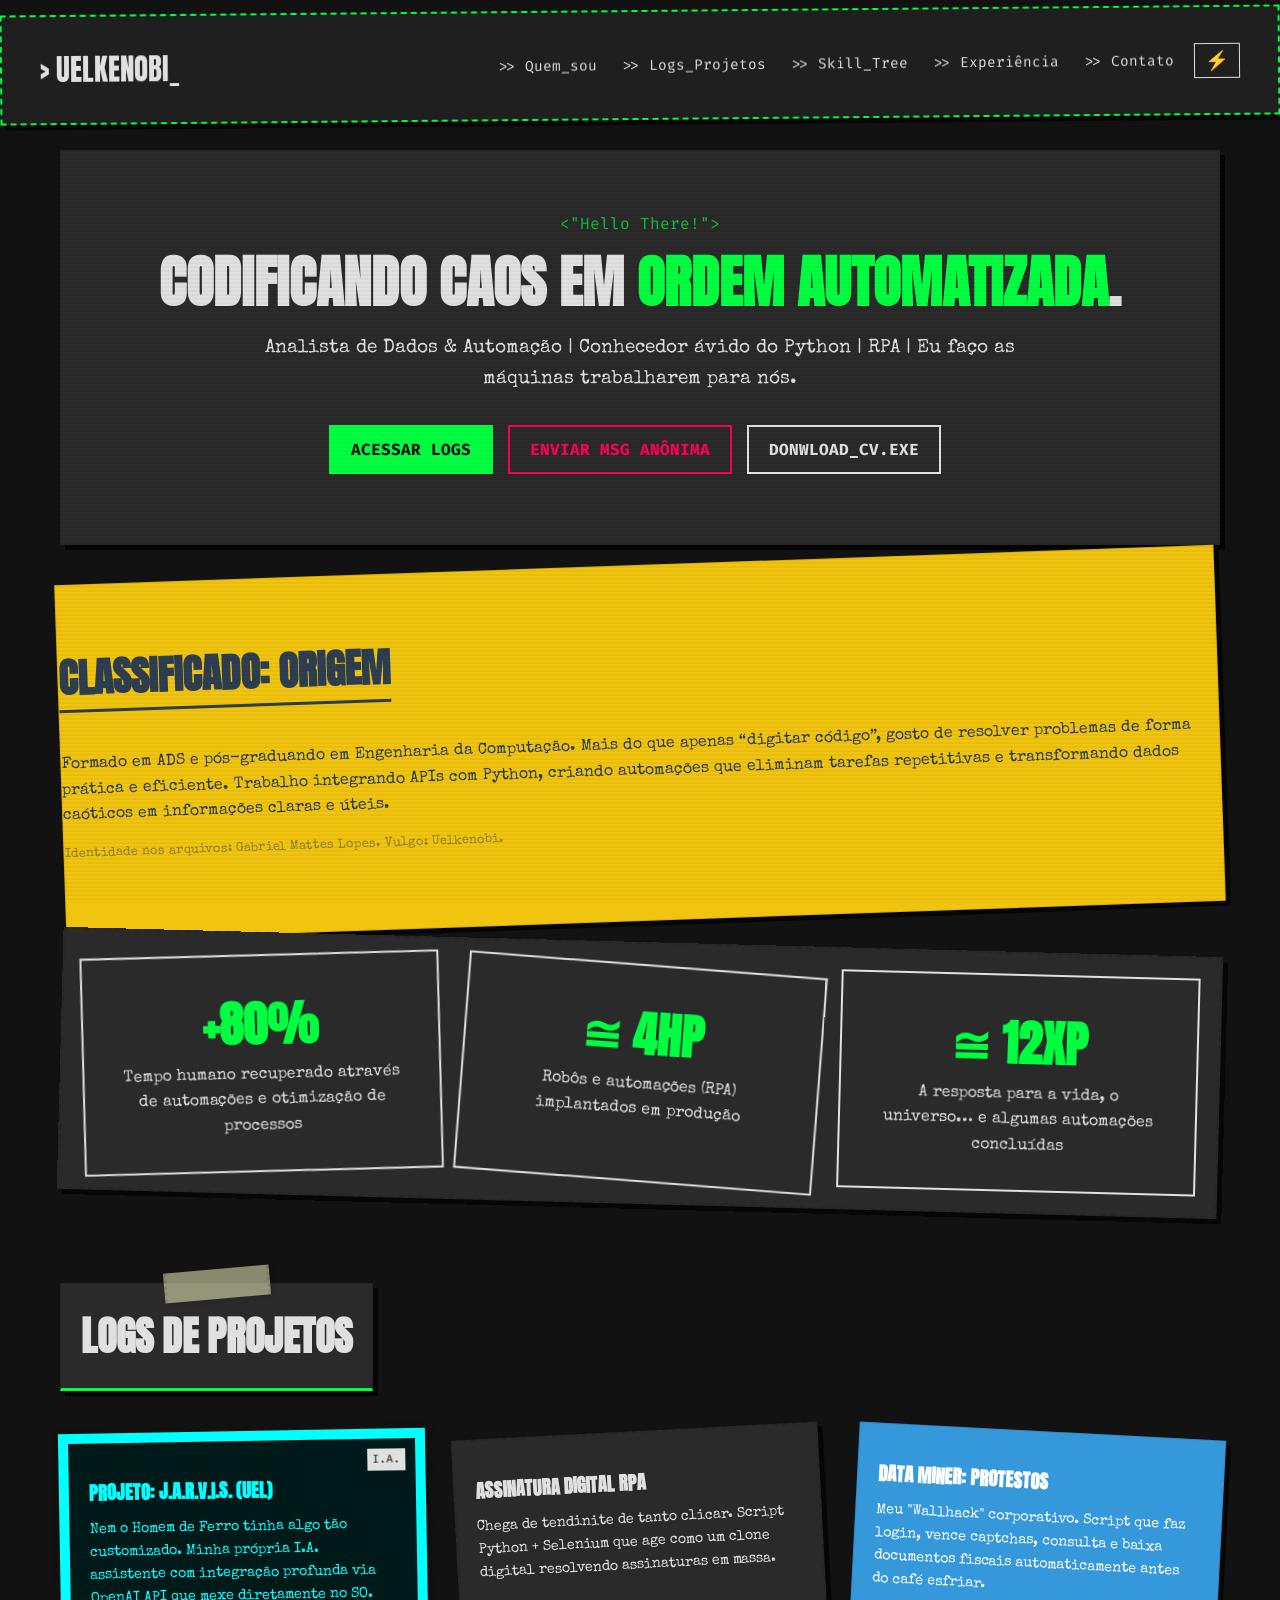
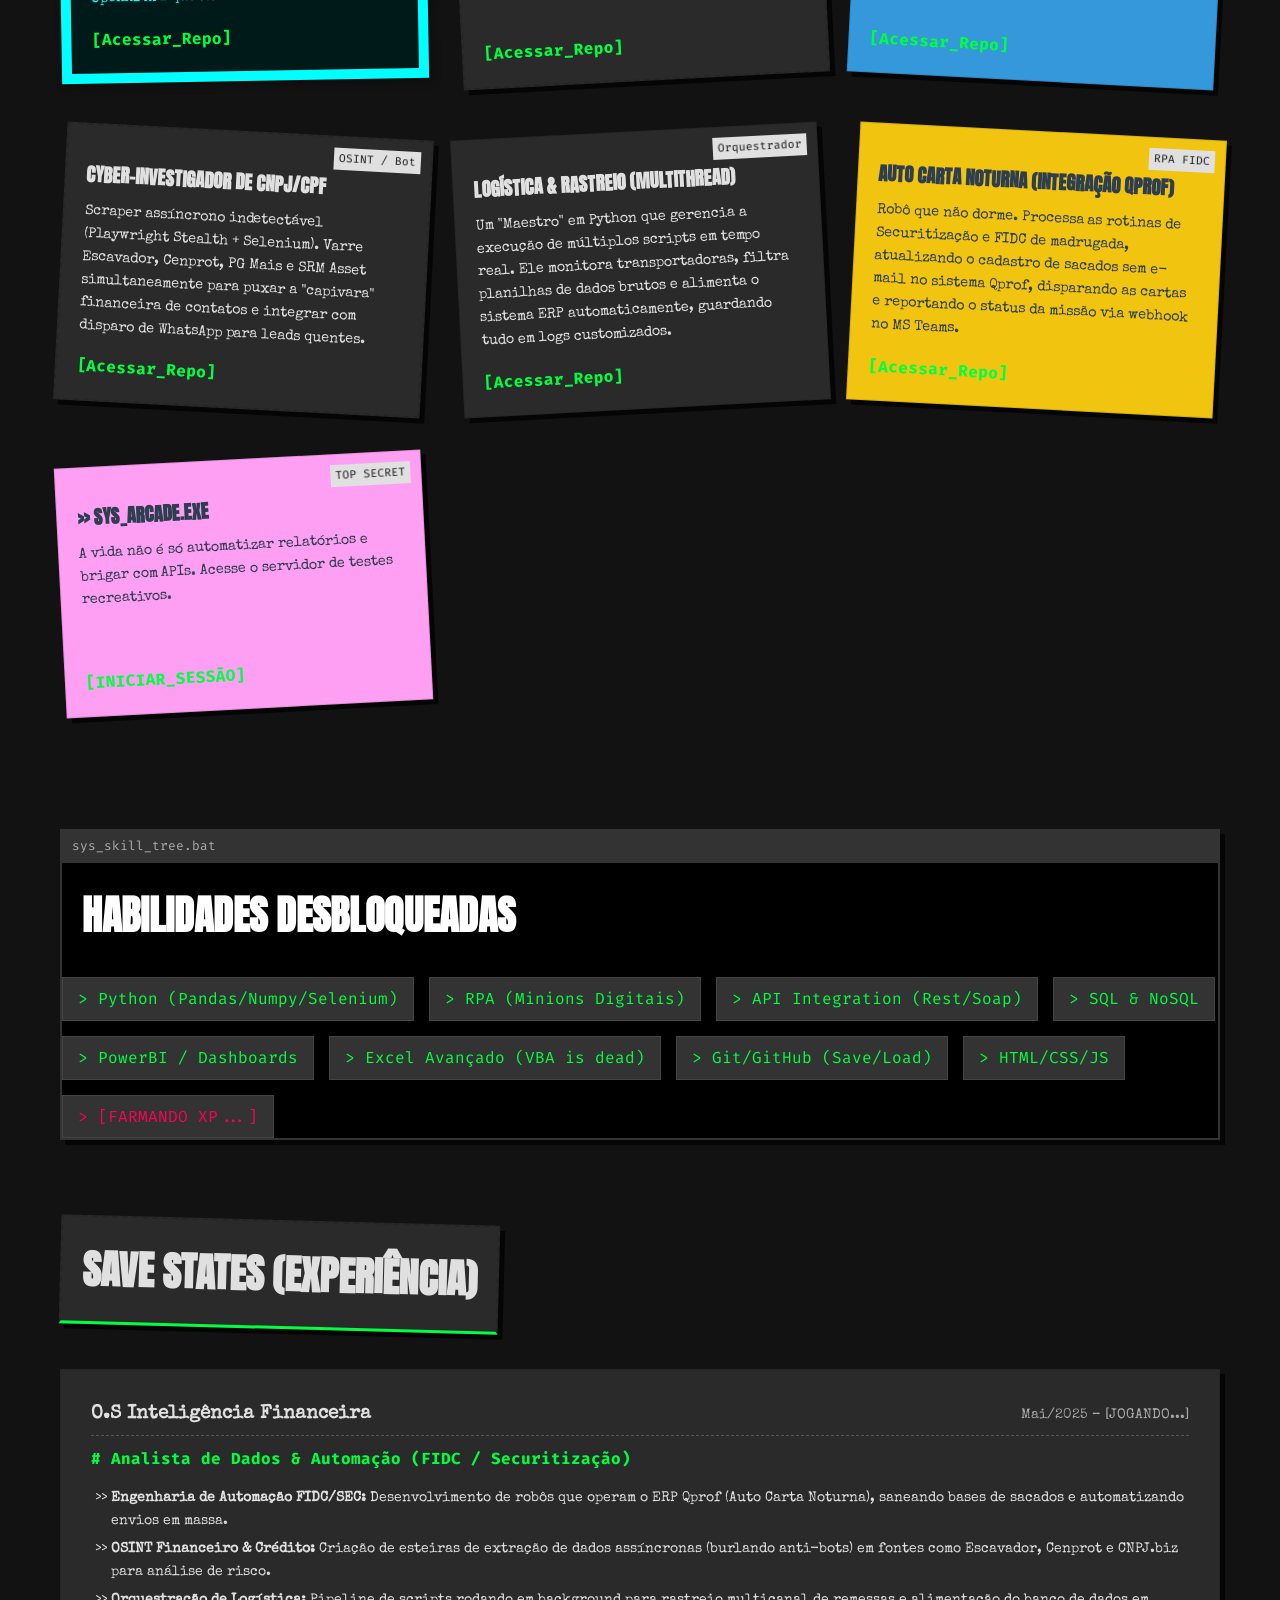
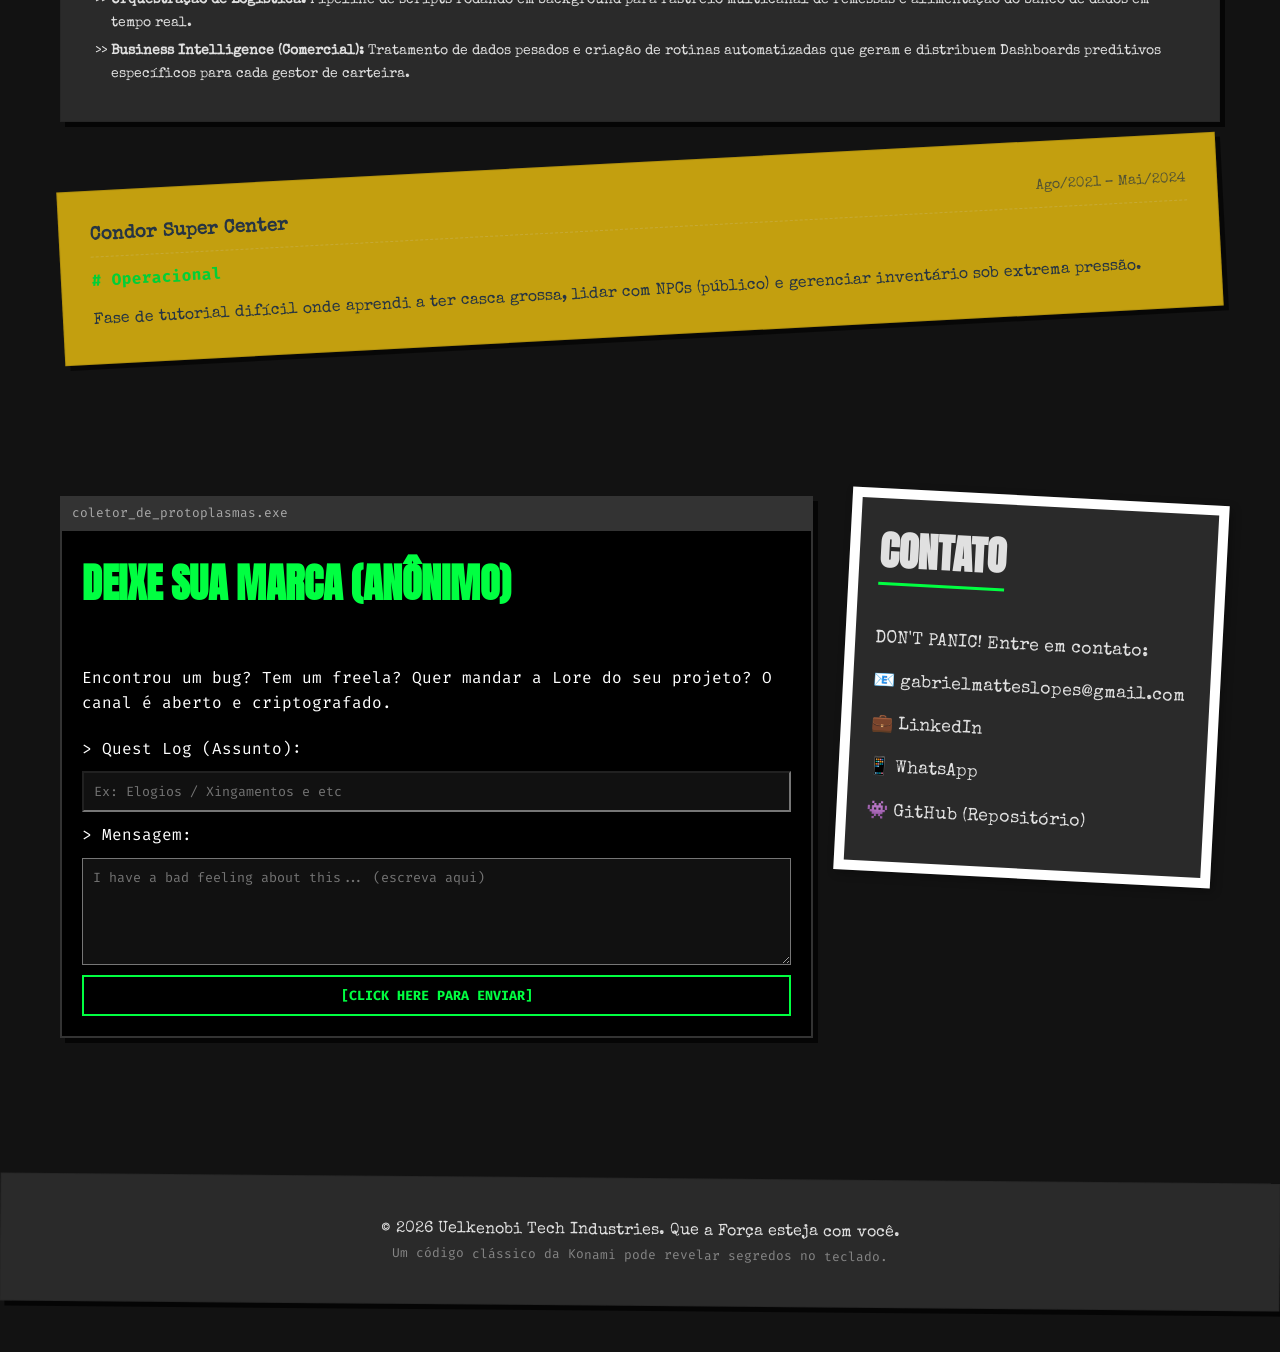
==== commit 6060941b: "Rename oq_nóis_vê.html to index.html" ====
--- a/index.html
+++ b/index.html
@@ -1,159 +1,219 @@
-<!DOCTYPE html>
-<html lang="pt-br">
-<head>
-  <meta charset="utf-8">
-  <meta name="viewport" content="width=device-width, initial-scale=1.0">
-  <title>Gabriel Mattes Lopes · Portfólio</title>
-  <meta name="description" content="Analista de Dados e Automação | Python | RPA | Integração de APIs">
-  
-  <link rel="preconnect" href="https://fonts.googleapis.com">
-  <link rel="preconnect" href="https://fonts.gstatic.com" crossorigin>
-  <link href="https://fonts.googleapis.com/css2?family=Inter:wght@300;400;600;700&display=swap" rel="stylesheet">
-  
-  <link rel="stylesheet" href="style.css">
-</head>
-<body>
-
-  <header class="header">
-    <div class="container header-content">
-      <a href="#top" class="logo">gabriel.dev</a>
-      <nav class="nav">
-        <a href="#sobre">Sobre</a>
-        <a href="#projetos">Projetos</a>
-        <a href="#skills">Skills</a>
-        <a href="#experiencia">Experiência</a>
-        <a href="#contato">Contato</a>
-        <button id="theme-toggle" class="theme-btn" aria-label="Mudar tema">🌙</button>
-      </nav>
-    </div>
-  </header>
-
-  <main id="top">
-
-    <section class="hero">
-      <div class="container hero-content">
-        <h1>Transformando processos manuais em soluções automatizadas inteligentes</h1>
-        <p>Analista de Dados & Automação | Python | RPA | Integração de APIs | Dashboards Estratégicos</p>
-        <div class="hero-buttons">
-          <a href="#projetos" class="btn btn-primary">Ver Projetos</a>
-          <a href="#contato" class="btn btn-secondary">Entrar em Contato</a>
-          <a href="cv_gabriel_mattes_lopes.pdf" download class="btn btn-outline">Baixar Currículo</a>
-        </div>
-      </div>
-    </section>
-
-    <section id="sobre" class="section container">
-      <h2 class="section-title">Sobre Mim</h2>
-      <div class="card text-card">
-        <p>
-          Profissional formado em Análise e Desenvolvimento de Sistemas e pós-graduando em Engenharia da Computação.
-          Especializado em automação de processos e análise de dados com foco em eficiência operacional,
-          redução de erros e geração de valor estratégico.
-        </p>
-        <p>
-          Experiência prática no desenvolvimento de soluções automatizadas utilizando Python,
-          integração de APIs e criação de dashboards para apoio à tomada de decisão.
-        </p>
-      </div>
-    </section>
-
-    <section class="stats">
-      <div class="container stats-grid">
-        <div class="stat-card">
-          <h2>80%</h2>
-          <p>Redução de tempo em processos manuais</p>
-        </div>
-        <div class="stat-card">
-          <h2>+10</h2>
-          <p>Processos automatizados</p>
-        </div>
-        <div class="stat-card">
-          <h2>100%</h2>
-          <p>Processos documentados e escaláveis</p>
-        </div>
-      </div>
-    </section>
-
-    <section id="projetos" class="section container">
-      <h2 class="section-title">Projetos</h2>
-      <div class="projects-grid">
-        <div class="project-card card">
-          <h3>Automação de Assinatura Digital</h3>
-          <p>Sistema automatizado com Python e Selenium para execução de assinaturas digitais eliminando tarefas repetitivas.</p>
-          <a href="https://github.com/Uelkenobi" target="_blank" class="link-btn">Ver no GitHub ➔</a>
-        </div>
-        <div class="project-card card">
-          <h3>Download Automático de Protestos</h3>
-          <p>Script de automação para login, consulta e download de documentos, reduzindo drasticamente o tempo operacional.</p>
-          <a href="https://github.com/Uelkenobi" target="_blank" class="link-btn">Ver no GitHub ➔</a>
-        </div>
-        <div class="project-card card">
-          <h3>Captação de Contatos via CNPJ</h3>
-          <p>Integração com APIs para extração e organização automatizada de dados empresariais estratégicos.</p>
-          <a href="https://github.com/Uelkenobi" target="_blank" class="link-btn">Ver no GitHub ➔</a>
-        </div>
-      </div>
-    </section>
-
-    <section id="skills" class="section container">
-      <h2 class="section-title">Skills</h2>
-      <div class="skills-grid">
-        <div class="skill-tag">Python</div>
-        <div class="skill-tag">RPA</div>
-        <div class="skill-tag">Selenium</div>
-        <div class="skill-tag">Integração de APIs</div>
-        <div class="skill-tag">Excel Avançado</div>
-        <div class="skill-tag">Dashboards</div>
-        <div class="skill-tag">HTML & CSS</div>
-        <div class="skill-tag">Git & GitHub</div>
-      </div>
-    </section>
-
-    <section id="experiencia" class="section container">
-      <h2 class="section-title">Experiência</h2>
-      
-      <div class="exp-item card">
-        <div class="exp-header">
-          <h3>O.S Inteligência Financeira</h3>
-          <span class="exp-date">Mai/2025 – Atual</span>
-        </div>
-        <p class="exp-role">Estagiário / Analista de Dados</p>
-        <ul>
-          <li>Automatização de processos internos críticos reduzindo em até 80% o tempo operacional.</li>
-          <li>Extração, limpeza e análise de dados com Python e Excel avançado.</li>
-          <li>Integração de APIs para coleta automatizada de dados empresariais via CNPJ.</li>
-          <li>Desenvolvimento de dashboards estratégicos para apoio à decisão financeira.</li>
-          <li>Documentação técnica garantindo escalabilidade e padronização.</li>
-        </ul>
-      </div>
-
-      <div class="exp-item card">
-        <div class="exp-header">
-          <h3>Condor Super Center</h3>
-          <span class="exp-date">Ago/2021 – Mai/2024</span>
-        </div>
-        <p class="exp-role">Açougueiro / Auxiliar</p>
-        <ul>
-          <li>Atendimento ao cliente, controle de estoque e organização operacional.</li>
-        </ul>
-      </div>
-    </section>
-
-    <section id="contato" class="section container">
-      <h2 class="section-title">Contato</h2>
-      <div class="contact-links card">
-        <p>📧 Email: <a href="mailto:gabrielmatteslopes@gmail.com">gabrielmatteslopes@gmail.com</a></p>
-        <p>💼 LinkedIn: <a href="https://www.linkedin.com/in/gabriel-mattes-lopes-9ba547205" target="_blank">Acessar Perfil</a></p>
-        <p>📱 WhatsApp: <a href="https://wa.me/5541984639788" target="_blank">Enviar mensagem</a></p>
-      </div>
-    </section>
-
-  </main>
-
-  <footer class="footer">
-    <p>© <span id="year"></span> Gabriel Mattes Lopes · Todos os direitos reservados</p>
-  </footer>
-
-  <script src="script.js"></script>
-</body>
-</html>
+<!DOCTYPE html>
+<html lang="pt-br">
+<head>
+    <meta charset="utf-8">
+    <meta name="viewport" content="width=device-width, initial-scale=1.0">
+    <title>Gabriel 'Uelkenobi' Mattes · [SISTEMA DE ARQUIVOS]</title>
+    <meta name="description" content="RPA | Python | Data | Automação Nerd e Soluções Caóticas Eficientes">
+    
+    <link rel="preconnect" href="https://fonts.googleapis.com">
+    <link rel="preconnect" href="https://fonts.gstatic.com" crossorigin>
+    <link href="https://fonts.googleapis.com/css2?family=Anton&family=Fira+Code:wght@400;600&family=Special+Elite&display=swap" rel="stylesheet">
+    
+    <link rel="stylesheet" href="oq_dexa_bonito.css">
+</head>
+<body class="noise-bg">
+
+    <div class="scanlines"></div>
+
+    <header class="header collage-item">
+        <div class="container header-content">
+            <a href="#top" class="logo glitch" data-text="> uelkenobi_">> uelkenobi_</a>
+            <nav class="nav">
+                <a href="#sobre" class="nav-link">>> Quem_sou</a>
+                <a href="#projetos" class="nav-link">>> Logs_Projetos</a>
+                <a href="#skills" class="nav-link">>> Skill_Tree</a>
+                <a href="#experiencia" class="nav-link">>> Experiência</a>
+                <a href="#contato" class="nav-link">>> Contato</a>
+                <button id="theme-toggle" class="theme-btn" aria-label="Mudar Modo">⚡</button>
+            </nav>
+        </div>
+    </header>
+
+    <main id="top" class="main-grid container">
+
+        <section class="hero collage-item torn-paper">
+            <div class="hero-content">
+                <p class="terminal-text"> &lt;"Hello There!"&gt; </p>
+                <h1 class="main-title">Codificando Caos em <span class="highlight">Ordem Automatizada</span>.</h1>
+                <p class="hero-subtitle"> Analista de Dados & Automação | Conhecedor ávido do Python | RPA | Eu faço as máquinas trabalharem para nós.</p>
+                <div class="hero-buttons">
+                    <a href="#projetos" class="btn btn-primary">Acessar Logs</a>
+                    <a href="#anonimo" class="btn btn-secondary">Enviar Msg Anônima</a>
+                    <a href="cv_gabriel_mattes_lopes.pdf" download class="btn btn-outline">Donwload_CV.exe</a>
+                </div>
+            </div>
+        </section>
+
+        <section id="sobre" class="section collage-item post-it">
+            <h2 class="section-title">Classificado: Origem</h2>
+            <div class="text-card">
+                <p>
+                    Formado em ADS e pós-graduando em Engenharia da Computação. Mais do que apenas “digitar código”, gosto de resolver problemas de forma prática e eficiente. Trabalho integrando APIs com Python, criando automações que eliminam tarefas repetitivas e transformando dados caóticos em informações claras e úteis.
+                </p>
+                <p class="faint-text">Identidade nos arquivos: Gabriel Mattes Lopes. Vulgo: Uelkenobi.</p>
+            </div>
+        </section>
+
+        <section class="stats collage-item newspaper-snippet">
+            <div class="stats-grid">
+               <div class="stat-card tilt-left">
+                    <h2>+80%</h2>
+                    <p>Tempo humano recuperado através de automações e otimização de processos</p>
+                </div>
+
+                <div class="stat-card tilt-right">
+                    <h2>≅ 4HP</h2>
+                    <p>Robôs e automações (RPA) implantados em produção</p>
+                </div>
+
+                <div class="stat-card">
+                    <h2>≅ 12XP</h2>
+                    <p>A resposta para a vida, o universo… e algumas automações concluídas</p>
+                </div>
+            </div>
+        </section>
+
+        <section id="projetos" class="section projetos-section">
+            <h2 class="section-title collage-item tape-effect">Logs de Projetos</h2>
+            <div class="projects-grid">
+                
+                <div class="project-card collage-item photo-frame jarvis-card">
+                    <span class="project-tag">I.A.</span>
+                    <h3>Projeto: J.A.R.V.I.S. (uEL)</h3>
+                    <p>Nem o Homem de Ferro tinha algo tão customizado. Minha própria I.A. assistente com integração profunda via OpenAI API que mexe diretamente no SO.</p>
+                    <a href="https://github.com/Uelkenobi" target="_blank" class="link-btn">[Acessar_Repo]</a>
+                </div>
+
+                <div class="project-card collage-item newspaper-snippet tilt-left">
+                    <h3>Assinatura Digital RPA</h3>
+                    <p>Chega de tendinite de tanto clicar. Script Python + Selenium que age como um clone digital resolvendo assinaturas em massa.</p>
+                    <a href="https://github.com/Uelkenobi" target="_blank" class="link-btn">[Acessar_Repo]</a>
+                </div>
+                
+                <div class="project-card collage-item post-it-blue tilt-right">
+                    <h3>Data Miner: Protestos</h3>
+                    <p>Meu "Wallhack" corporativo. Script que faz login, vence captchas, consulta e baixa documentos fiscais automaticamente antes do café esfriar.</p>
+                    <a href="https://github.com/Uelkenobi" target="_blank" class="link-btn">[Acessar_Repo]</a>
+                </div>
+
+                <div class="project-card collage-item newspaper-snippet tilt-right">
+                    <span class="project-tag">OSINT / Bot</span>
+                    <h3>Cyber-Investigador de CNPJ/CPF</h3>
+                    <p>Scraper assíncrono indetectável (Playwright Stealth + Selenium). Varre Escavador, Cenprot, PG Mais e SRM Asset simultaneamente para puxar a "capivara" financeira de contatos e integrar com disparo de WhatsApp para leads quentes.</p>
+                    <a href="https://github.com/Uelkenobi" target="_blank" class="link-btn">[Acessar_Repo]</a>
+                </div>
+
+                <div class="project-card collage-item cut-paper tilt-left">
+                    <span class="project-tag">Orquestrador</span>
+                    <h3>Logística & Rastreio (Multithread)</h3>
+                    <p>Um "Maestro" em Python que gerencia a execução de múltiplos scripts em tempo real. Ele monitora transportadoras, filtra planilhas de dados brutos e alimenta o sistema ERP automaticamente, guardando tudo em logs customizados.</p>
+                    <a href="https://github.com/Uelkenobi" target="_blank" class="link-btn">[Acessar_Repo]</a>
+                </div>
+
+                <div class="project-card collage-item post-it tilt-right">
+                    <span class="project-tag">RPA FIDC</span>
+                    <h3>Auto Carta Noturna (Integração Qprof)</h3>
+                    <p>Robô que não dorme. Processa as rotinas de Securitização e FIDC de madrugada, atualizando o cadastro de sacados sem e-mail no sistema Qprof, disparando as cartas e reportando o status da missão via webhook no MS Teams.</p>
+                    <a href="https://github.com/Uelkenobi" target="_blank" class="link-btn">[Acessar_Repo]</a>
+                </div>
+
+                <div class="project-card collage-item post-it tilt-left" style="background-color: #ff9ff3;">
+                    <span class="project-tag">TOP SECRET</span>
+                    <h3>>> sys_arcade.exe</h3>
+                    <p>A vida não é só automatizar relatórios e brigar com APIs. Acesse o servidor de testes recreativos.</p>
+                    <a href="arcade.html" class="link-btn">[INICIAR_SESSÃO]</a>
+                </div>
+            </div>
+        </section>
+
+        <section id="skills" class="section collage-item terminal-card">
+            <div class="terminal-header">sys_skill_tree.bat</div>
+            <h2 class="section-title">Habilidades Desbloqueadas</h2>
+            <div class="skills-grid fira-code">
+                <div class="skill-tag">> Python (Pandas/Numpy/Selenium)</div>
+                <div class="skill-tag">> RPA (Minions Digitais)</div>
+                <div class="skill-tag">> API Integration (Rest/Soap)</div>
+                <div class="skill-tag">> SQL & NoSQL</div>
+                <div class="skill-tag">> PowerBI / Dashboards</div>
+                <div class="skill-tag">> Excel Avançado (VBA is dead)</div>
+                <div class="skill-tag">> Git/GitHub (Save/Load)</div>
+                <div class="skill-tag">> HTML/CSS/JS</div>
+                <div class="skill-tag flash">> [FARMANDO XP...]</div>
+            </div>
+        </section>
+
+        <section id="experiencia" class="section">
+            <h2 class="section-title collage-item newspaper-snippet">Save States (Experiência)</h2>
+            
+            <div class="exp-item collage-item cut-paper">
+                <div class="exp-header special-elite">
+                    <h3>O.S Inteligência Financeira</h3>
+                    <span class="exp-date">Mai/2025 – [JOGANDO...]</span>
+                </div>
+                <p class="exp-role fira-code"># Analista de Dados & Automação (FIDC / Securitização)</p>
+                <ul class="special-elite">
+                    <li><strong>Engenharia de Automação FIDC/SEC:</strong> Desenvolvimento de robôs que operam o ERP Qprof (Auto Carta Noturna), saneando bases de sacados e automatizando envios em massa.</li>
+                    <li><strong>OSINT Financeiro & Crédito:</strong> Criação de esteiras de extração de dados assíncronas (burlando anti-bots) em fontes como Escavador, Cenprot e CNPJ.biz para análise de risco.</li>
+                    <li><strong>Orquestração de Logística:</strong> Pipeline de scripts rodando em background para rastreio multicanal de remessas e alimentação do banco de dados em tempo real.</li>
+                    <li><strong>Business Intelligence (Comercial):</strong> Tratamento de dados pesados e criação de rotinas automatizadas que geram e distribuem Dashboards preditivos específicos para cada gestor de carteira.</li>
+                </ul>
+            </div>
+
+            <div class="exp-item collage-item post-it tilt-left" style="opacity: 0.8;">
+                <div class="exp-header special-elite">
+                    <h3>Condor Super Center</h3>
+                    <span class="exp-date">Ago/2021 – Mai/2024</span>
+                </div>
+                <p class="exp-role fira-code"># Operacional</p>
+                <p class="special-elite">Fase de tutorial difícil onde aprendi a ter casca grossa, lidar com NPCs (público) e gerenciar inventário sob extrema pressão.</p>
+            </div>
+        </section>
+
+        <div class="contact-grid section" id="contato">
+            
+            <section id="anonimo" class="collage-item terminal-card message-system">
+                <div class="terminal-header">coletor_de_protoplasmas.exe</div>
+                <h2 class="section-title special-elite highlight">Deixe sua Marca (Anônimo)</h2>
+                <p class="fira-code">Encontrou um bug? Tem um freela? Quer mandar a Lore do seu projeto? O canal é aberto e criptografado.</p>
+                
+                <form action="https://formspree.io/f/xzdovkpv" method="POST" class="anon-form fira-code">
+                    <label for="msg_subject">> Quest Log (Assunto):</label>
+                    <input type="text" name="subject" placeholder="Ex: Elogios / Xingamentos e etc" required>
+                    
+                    <label for="message">> Mensagem:</label>
+                    <textarea name="message" rows="5" placeholder="I have a bad feeling about this... (escreva aqui)" required></textarea>
+                    
+                    <button type="submit" class="btn-terminal">[click HERE PARA ENVIAR]</button>
+                </form>
+            </section>
+
+            <section class="collage-item photo-frame contact-normal tilt-right">
+                <h2 class="section-title special-elite">Contato</h2>
+                <div class="contact-links special-elite">
+                    <p>DON'T PANIC! Entre em contato:</p>
+                    <p>📧 <a href="mailto:gabrielmatteslopes@gmail.com">gabrielmatteslopes@gmail.com</a></p>
+                    <p>💼 <a href="https://www.linkedin.com/in/gabriel-mattes-lopes-9ba547205" target="_blank">LinkedIn</a></p>
+                    <p>📱 <a href="https://wa.me/5541984639788" target="_blank">WhatsApp</a></p>
+                    <p>👾 <a href="https://github.com/Uelkenobi" target="_blank">GitHub (Repositório)</a></p>
+                </div>
+            </section>
+        </div>
+
+    </main>
+
+    <footer class="footer collage-item torn-paper">
+        <p class="special-elite">© <span id="year"></span> Uelkenobi Tech Industries. Que a Força esteja com você.</p>
+        <p class="fira-code faint-text">Um código clássico da Konami pode revelar segredos no teclado.</p>
+    </footer>
+
+    <svg width="0" height="0">
+        <filter id="torn">
+            <feTurbulence type="fractalNoise" baseFrequency="0.015" numOctaves="2" stitchTiles="stitch"/>
+            <feDisplacementMap in="SourceGraphic" scale="15"/>
+        </filter>
+    </svg>
+
+    <script src="oq_nóis_num_vê.js"></script>
+</body>
+</html>
--- a/oq_dexa_bonito.css
+++ b/oq_dexa_bonito.css
@@ -0,0 +1,533 @@
+/* =========================================
+   1. Variáveis, Fontes e Reset Base
+   ========================================= */
+:root {
+    /* Cores Modo Escuro (Cyber-Punk-Rock) */
+    --bg-color: #121212;
+    --text-color: #e0e0e0;
+    --acc-color: #00ff41; /* Verde Matrix */
+    --acc-hover: #ff0055; /* Rosa Cyberpunk */
+    --paper-color: #2a2a2a;
+    --postit-color: #f1c40f;
+    --postit-text: #2c3e50;
+    --shadow: 5px 5px 0px rgba(0,0,0,0.7);
+    --grunge-opacity: 0.05;
+    
+    /* Fontes */
+    --font-main: 'Special Elite', cursive; /* Jornal/Máquina */
+    --font-heading: 'Anton', sans-serif; /* Manchete */
+    --font-mono: 'Fira Code', monospace; /* Terminal */
+    
+    --transition: all 0.2s ease-in-out;
+}
+
+[data-theme="light"] {
+    /* Cores Modo Claro (Jornal Velho/Sepia) */
+    --bg-color: #f4f1ea;
+    --text-color: #1a1a1a;
+    --acc-color: #e74c3c; /* Vermelho Tinta */
+    --acc-hover: #2980b9;
+    --paper-color: #ffffff;
+    --postit-color: #ffeb3b;
+    --shadow: 5px 5px 0px rgba(0,0,0,0.1);
+    --grunge-opacity: 0.1;
+}
+
+* {
+    margin: 0;
+    padding: 0;
+    box-sizing: border-box;
+    cursor: crosshair; /* Cursor nerd */
+}
+
+html {
+    scroll-behavior: smooth;
+    font-size: 16px;
+}
+
+body {
+    background-color: var(--bg-color);
+    color: var(--text-color);
+    font-family: var(--font-main);
+    line-height: 1.6;
+    overflow-x: hidden;
+    position: relative;
+}
+
+/* Efeito de Ruído de Fundo (CSS puro) */
+.noise-bg::before {
+    content: "";
+    position: fixed;
+    top: 0; left: 0; width: 100vw; height: 100vh;
+    background-image: url("data:image/svg+xml,%3Csvg viewBox='0 0 400 400' xmlns='http://www.w3.org/2000/svg'%3%3FfeTurbulence type='fractalNoise' baseFrequency='0.75' numOctaves='3' stitchTiles='stitch'/%3E%3C/filter%3E%3Crect width='100%25' height='100%25' filter='url(%23noiseFilter)'/%3E%3C/svg%3E");
+    opacity: var(--grunge-opacity);
+    pointer-events: none;
+    z-index: -1;
+}
+
+/* Scanlines de TV velha */
+.scanlines {
+    position: fixed;
+    top: 0; left: 0; width: 100%; height: 100%;
+    background: linear-gradient(to bottom, rgba(255,255,255,0) 50%, rgba(0,0,0,0.1) 50%);
+    background-size: 100% 4px;
+    z-index: 100;
+    pointer-events: none;
+    opacity: 0.3;
+}
+
+.container {
+    max-width: 1200px;
+    margin: 0 auto;
+    padding: 0 20px;
+}
+
+/* helpers */
+.highlight { color: var(--acc-color); font-weight: bold; }
+.highlight-bg { background-color: var(--acc-color) !important; color: var(--bg-color) !important; }
+.fira-code { font-family: var(--font-mono); }
+.special-elite { font-family: var(--font-main); }
+.faint-text { opacity: 0.5; font-size: 0.8rem; }
+
+/* =========================================
+   2. Estilos de Colagem (O Pulo do Gato)
+   ========================================= */
+
+/* Classe base para itens da colagem */
+.collage-item {
+    background-color: var(--paper-color);
+    border: 1px solid rgba(0,0,0,0.1);
+    box-shadow: var(--shadow);
+    padding: 20px;
+    position: relative;
+    transition: var(--transition);
+    margin-bottom: 20px;
+}
+
+/* Hover Global para TUDO que for collage-item */
+.collage-item:hover {
+    transform: scale(1.02) rotate(0deg) !important; /* Fica reto e cresce */
+    box-shadow: 10px 10px 0px var(--acc-color);
+    z-index: 10;
+    border-color: var(--acc-color);
+}
+
+/* Efeito de Grunge/Sujeira dentro dos cards */
+.card-grunge {
+    position: absolute;
+    top: 0; left: 0; width: 100%; height: 100%;
+    background-image: url('[data-uri]... (textura muito longa, use uma imagem de grunge se quiser, ou deixe vazio)');
+    opacity: 0.03;
+    pointer-events: none;
+}
+
+
+/* Efeito Post-it */
+.post-it {
+    background-color: var(--postit-color);
+    color: var(--postit-text);
+    font-family: var(--font-main);
+    transform: rotate(-2deg);
+}
+.post-it .section-title { color: var(--postit-text); border-color: var(--postit-text); }
+
+.post-it-blue {
+    background-color: #3498db;
+    color: white;
+    transform: rotate(1deg);
+}
+
+/* Efeito Recorte de Jornal */
+.newspaper-snippet {
+    border-style: dashed;
+    border-width: 2px;
+    transform: rotate(1.5deg);
+}
+
+/* Efeito Foto Antiga */
+.photo-frame {
+    border: 10px solid white;
+    box-shadow: 3px 3px 10px rgba(0,0,0,0.3);
+    transform: rotate(-1deg);
+}
+
+/* Efeito Fita Adesiva (Tape) */
+.tape-effect::before {
+    content: "";
+    position: absolute;
+    top: -15px;
+    left: 50%;
+    transform: translateX(-50%) rotate(-5deg);
+    width: 100px;
+    height: 30px;
+    background-color: rgba(255, 255, 200, 0.5); /* Fita crepe semi-transparente */
+    border-left: 3px dotted rgba(0,0,0,0.1);
+    border-right: 3px dotted rgba(0,0,0,0.1);
+    box-shadow: 2px 2px 5px rgba(0,0,0,0.1);
+}
+
+/* Rotações Aleatórias para quebrar a grade */
+.tilt-left { transform: rotate(-3deg); }
+.tilt-right { transform: rotate(3deg); }
+
+/* =========================================
+   3. Header e Navegação
+   ========================================= */
+.header {
+    position: sticky;
+    top: 10px;
+    z-index: 100;
+    transform: rotate(-0.5deg);
+    background-color: rgba(255,255,255,0.05);
+    backdrop-filter: blur(5px);
+    border: 2px dashed var(--acc-color);
+}
+
+.header-content {
+    display: flex;
+    justify-content: space-between;
+    align-items: center;
+    padding: 10px 0;
+}
+
+.logo {
+    font-family: var(--font-heading);
+    font-size: 1.8rem;
+    color: var(--text-color);
+    text-decoration: none;
+    text-transform: uppercase;
+    position: relative;
+}
+
+.nav {
+    display: flex;
+    gap: 15px;
+    align-items: center;
+}
+
+.nav-link {
+    font-family: var(--font-mono);
+    color: var(--text-color);
+    text-decoration: none;
+    font-size: 0.9rem;
+    padding: 5px;
+    transition: var(--transition);
+}
+
+.nav-link:hover {
+    background-color: var(--acc-color);
+    color: var(--bg-color);
+    transform: skewX(-10deg);
+}
+
+.theme-btn {
+    background: none;
+    border: 1px solid var(--text-color);
+    color: var(--text-color);
+    padding: 5px 10px;
+    cursor: pointer;
+    font-size: 1.2rem;
+    transition: var(--transition);
+}
+.theme-btn:hover {
+    background-color: var(--text-color);
+    color: var(--bg-color);
+    border-radius: 50%;
+}
+
+/* =========================================
+   4. Botões
+   ========================================= */
+.btn {
+    display: inline-block;
+    padding: 10px 20px;
+    font-family: var(--font-mono);
+    text-decoration: none;
+    text-transform: uppercase;
+    font-weight: bold;
+    border: 2px solid transparent;
+    transition: var(--transition);
+    position: relative;
+    margin-right: 10px;
+    margin-bottom: 10px;
+}
+
+.btn:hover {
+    transform: translate(-3px, -3px);
+    box-shadow: 5px 5px 0 var(--acc-hover);
+}
+
+.btn:active { transform: translate(0, 0); box-shadow: none;}
+
+.btn-primary {
+    background-color: var(--acc-color);
+    color: var(--bg-color);
+}
+
+.btn-secondary {
+    background-color: transparent;
+    border-color: var(--acc-hover);
+    color: var(--acc-hover);
+}
+
+.btn-outline {
+    border-color: var(--text-color);
+    color: var(--text-color);
+}
+
+/* =========================================
+   5. Hero Section
+   ========================================= */
+.hero {
+    margin-top: 40px;
+    padding: 60px 40px;
+    text-align: center;
+    border-radius: 0;
+}
+
+.terminal-text {
+    font-family: var(--font-mono);
+    color: var(--acc-color);
+    opacity: 0.7;
+    margin-bottom: 15px;
+}
+
+.main-title {
+    font-family: var(--font-heading);
+    font-size: 3.5rem;
+    line-height: 1.1;
+    margin-bottom: 20px;
+    text-transform: uppercase;
+}
+
+.hero-subtitle {
+    font-size: 1.2rem;
+    max-width: 800px;
+    margin: 0 auto 30px auto;
+}
+
+.hero-buttons { margin-top: 30px; }
+
+/* =========================================
+   6. Seções Gerais e Cards
+   ========================================= */
+.section { padding: 60px 0; }
+
+.section-title {
+    font-family: var(--font-heading);
+    font-size: 2.5rem;
+    text-transform: uppercase;
+    margin-bottom: 40px;
+    border-bottom: 3px solid var(--acc-color);
+    display: inline-block;
+}
+
+.text-card p { margin-bottom: 15px; }
+
+/* Stats */
+.stats-grid {
+    display: grid;
+    grid-template-columns: repeat(auto-fit, minmax(250px, 1fr));
+    gap: 20px;
+}
+
+.stat-card {
+    text-align: center;
+    padding: 30px;
+    background-color: var(--paper-color);
+    border: 2px solid var(--text-color);
+}
+.stat-card h2 { font-family: var(--font-heading); font-size: 3rem; color: var(--acc-color); }
+
+.highlight-bg h2 { color: var(--bg-color) !important; }
+
+/* Projetos - Mesa de Colagem */
+.projetos-section {
+    position: relative;
+    padding-bottom: 100px;
+}
+
+.projects-grid {
+    display: grid;
+    grid-template-columns: repeat(auto-fit, minmax(300px, 1fr));
+    gap: 30px;
+    position: relative;
+}
+
+.project-card {
+    display: flex;
+    flex-direction: column;
+    justify-content: space-between;
+    min-height: 250px;
+}
+
+.project-tag {
+    position: absolute;
+    top: 10px; right: 10px;
+    font-family: var(--font-mono);
+    font-size: 0.7rem;
+    background-color: var(--text-color);
+    color: var(--bg-color);
+    padding: 2px 5px;
+}
+
+.project-card h3 { font-family: var(--font-heading); text-transform: uppercase; margin-bottom: 10px; margin-top: 15px;}
+.project-card p { flex-grow: 1; font-size: 0.9rem; margin-bottom: 15px;}
+
+.link-btn {
+    font-family: var(--font-mono);
+    color: var(--acc-color);
+    text-decoration: none;
+    font-weight: bold;
+    transition: var(--transition);
+}
+.link-btn:hover { color: var(--acc-hover); letter-spacing: 1px; }
+
+/* Destaques específicos de projetos */
+.jarvis-card { border-color: cyan !important; color: cyan; background-color: #001a1a; }
+.jarvis-card:hover { box-shadow: 10px 10px 0 cyan; }
+.rastreio-card { border-color: orange !important; }
+
+/* Skills */
+.skills-grid {
+    display: flex;
+    flex-wrap: wrap;
+    gap: 15px;
+}
+
+.skill-tag {
+    background-color: #333;
+    color: var(--acc-color);
+    padding: 8px 15px;
+    border: 1px solid #444;
+    transition: var(--transition);
+}
+.skill-tag:hover {
+    background-color: var(--acc-color);
+    color: var(--bg-color);
+    transform: scale(1.1) rotate((5deg));
+}
+
+/* Experiência */
+.exp-item { margin-bottom: 40px; padding: 30px;}
+.exp-header { display: flex; justify-content: space-between; align-items: center; margin-bottom: 10px; border-bottom: 1px dashed rgba(255,255,255,0.2); padding-bottom: 5px;}
+.exp-date { opacity: 0.7; font-size: 0.9rem;}
+.exp-role { color: var(--acc-color); margin-bottom: 15px; font-weight: bold;}
+.exp-item ul { list-style-type: ">> "; margin-left: 20px;}
+.exp-item li { margin-bottom: 5px; font-size: 0.9rem;}
+
+/* =========================================
+   7. Sistema de Mensagem Anônima e Contato
+   ========================================= */
+.contact-grid {
+    display: grid;
+    grid-template-columns: 2fr 1fr;
+    gap: 30px;
+    align-items: start;
+}
+
+/* Card estilo Terminal */
+.terminal-card {
+    background-color: #000;
+    color: #fff;
+    font-family: var(--font-mono);
+    border: 2px solid #333;
+    padding: 0; /* padding vai pro body */
+    overflow: hidden;
+}
+
+.terminal-header {
+    background-color: #333;
+    color: #aaa;
+    padding: 5px 10px;
+    font-size: 0.8rem;
+    border-bottom: 2px solid #333;
+}
+
+.terminal-card .section-title, 
+.terminal-card .anon-form,
+.terminal-card p {
+    padding: 20px;
+}
+
+.terminal-card .section-title { border: none; margin-bottom: 10px;}
+
+.anon-form {
+    display: flex;
+    flex-direction: column;
+    gap: 10px;
+    padding-top: 0 !important;
+}
+
+.anon-form input,
+.anon-form textarea {
+    background-color: #111;
+    border: 1px solid #acc-color;
+    color: var(--acc-color);
+    padding: 10px;
+    font-family: var(--font-mono);
+}
+
+.anon-form input:focus,
+.anon-form textarea:focus {
+    outline: none;
+    border-color: var(--acc-hover);
+    box-shadow: 0 0 10px rgba(255,0,85,0.3);
+}
+
+.btn-terminal {
+    background-color: transparent;
+    border: 2px solid var(--acc-color);
+    color: var(--acc-color);
+    padding: 10px;
+    font-family: var(--font-mono);
+    cursor: pointer;
+    text-transform: uppercase;
+    font-weight: bold;
+    transition: var(--transition);
+}
+.btn-terminal:hover {
+    background-color: var(--acc-color);
+    color: #000;
+    box-shadow: 0 0 15px var(--acc-color);
+}
+
+.contact-normal .contact-links p { margin-bottom: 15px; font-size: 1.1rem;}
+.contact-normal a { color: var(--text-color); text-decoration: none; transition: var(--transition); }
+.contact-normal a:hover { color: var(--acc-color); text-decoration: underline; background-color: rgba(0,255,65,0.1);}
+
+/* =========================================
+   8. Footer
+   ========================================= */
+.footer {
+    text-align: center;
+    padding: 40px;
+    margin-top: 60px;
+    transform: rotate(0.5deg);
+}
+
+/* =========================================
+   9. Animações e Responsive
+   ========================================= */
+
+/* Animação Flash (Skills) */
+@keyframes blink { 50% { opacity: 0; } }
+.flash { animation: blink 1s infinite; color: var(--acc-hover); }
+
+@keyframes glitch {
+    0% { transform: translate(0) }
+    20% { transform: translate(-2px, 2px) }
+    40% { transform: translate(-2px, -2px) }
+    60% { transform: translate(2px, 2px) }
+    80% { transform: translate(2px, -2px) }
+    100% { transform: translate(0) }
+}
+
+/* Responsive */
+@media (max-width: 768px) {
+    .main-title { font-size: 2.5rem; }
+    .header-content { flex-direction: column; gap: 10px; }
+    .nav { flex-wrap: wrap; justify-content: center; font-size: 0.8rem;}
+    .contact-grid { grid-template-columns: 1fr; }
+    .hero { padding: 40px 20px; }
+}
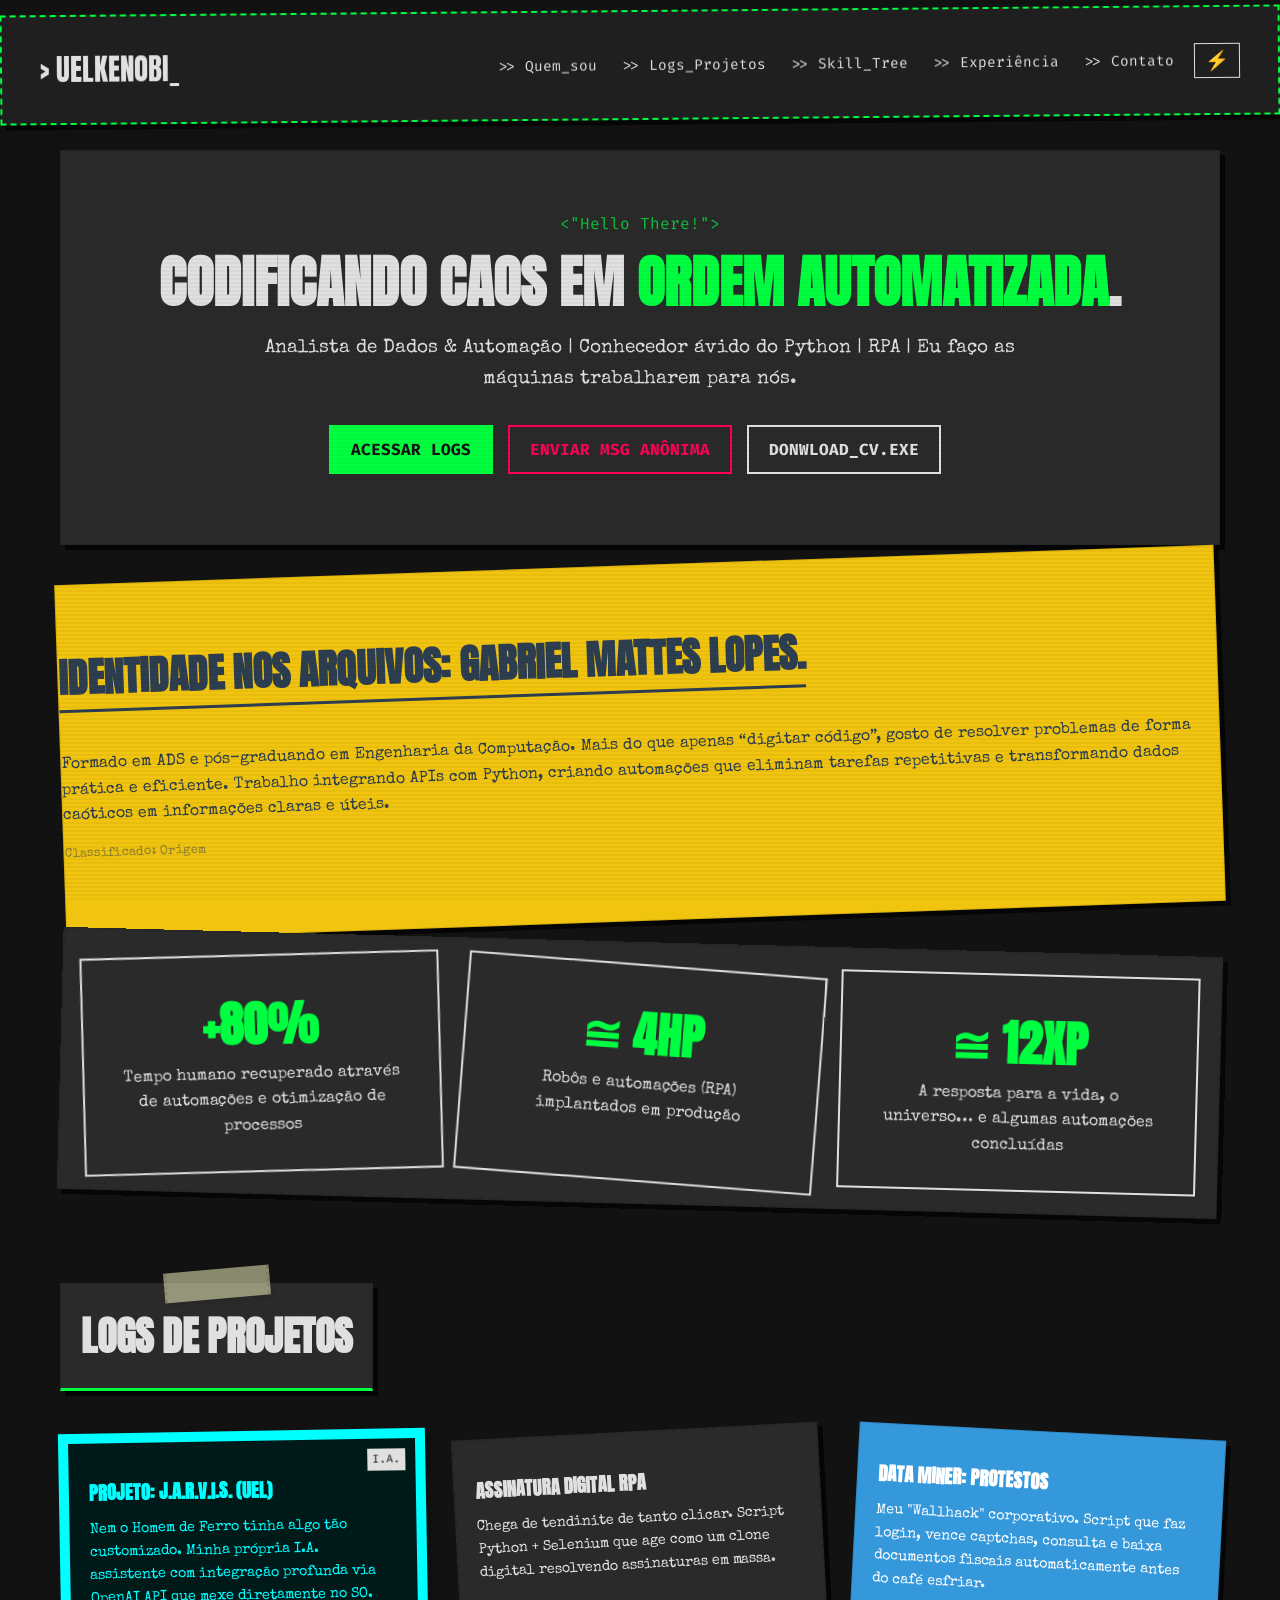
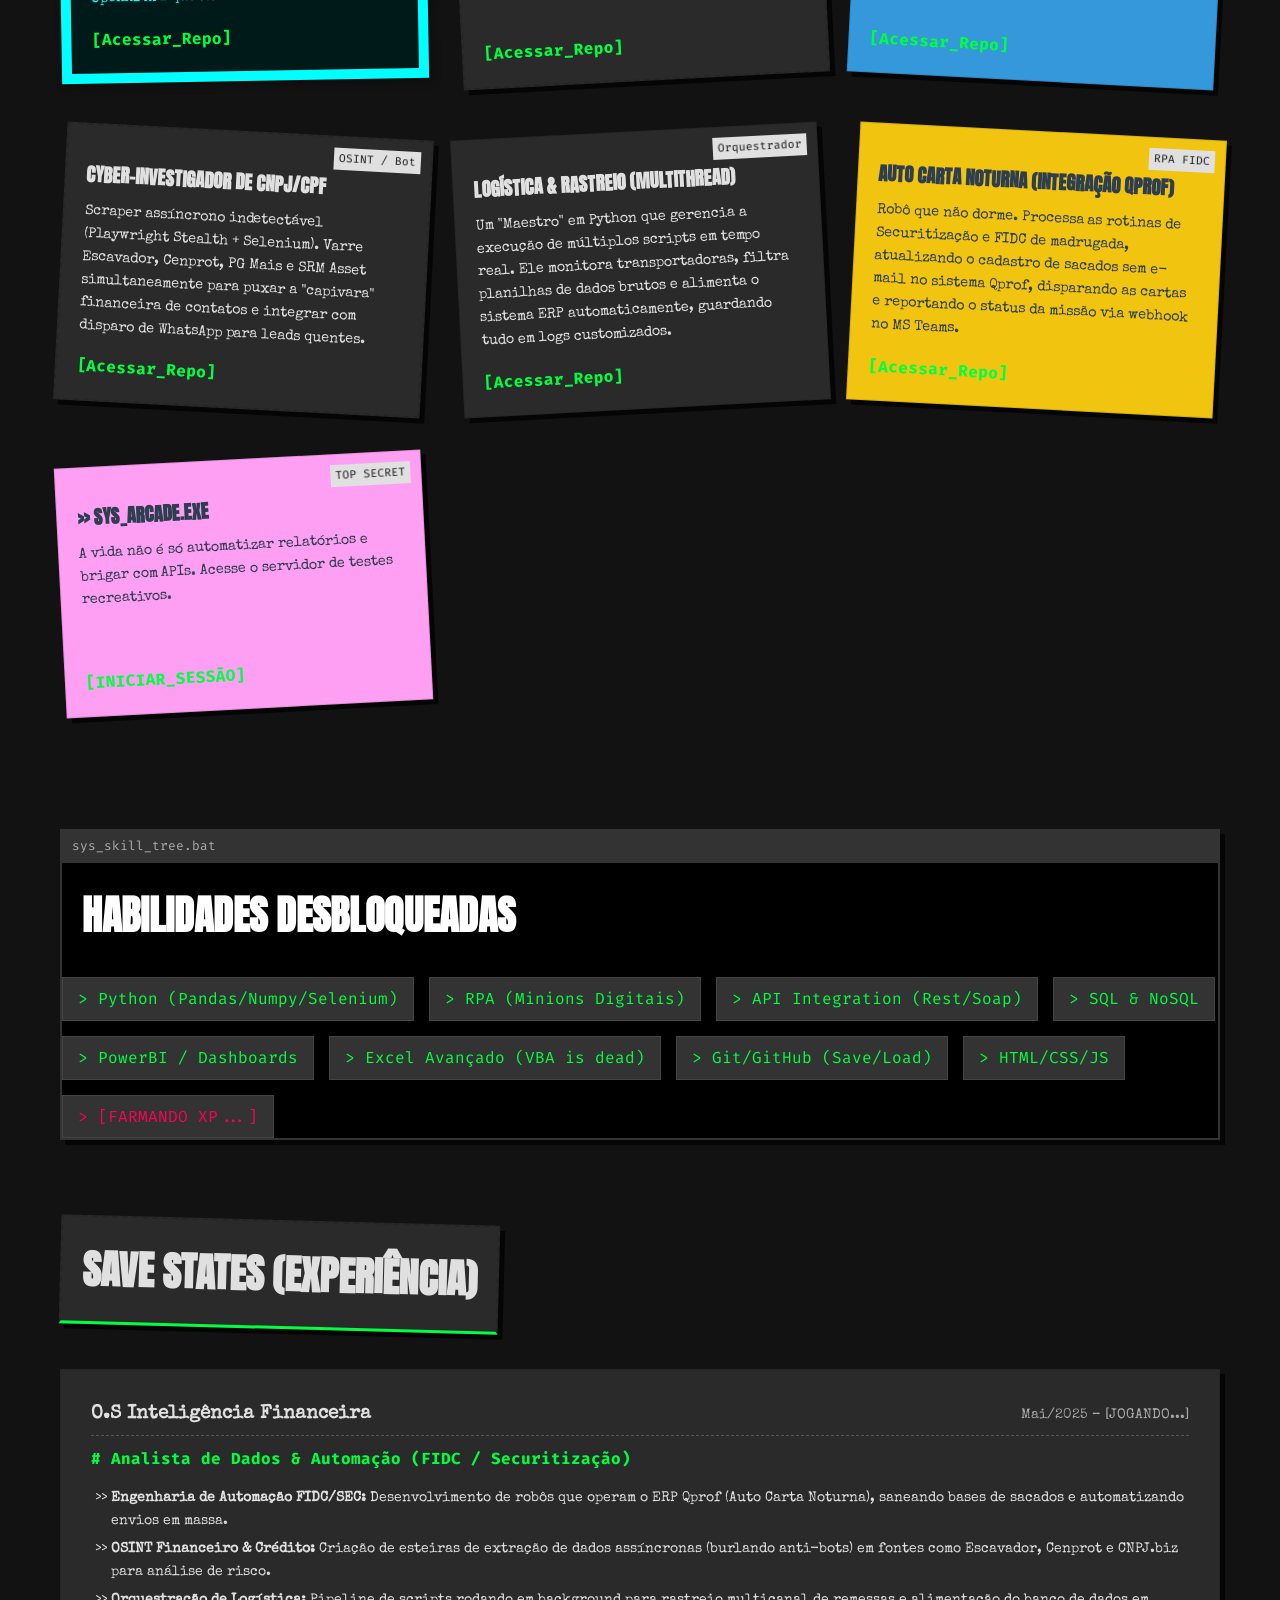
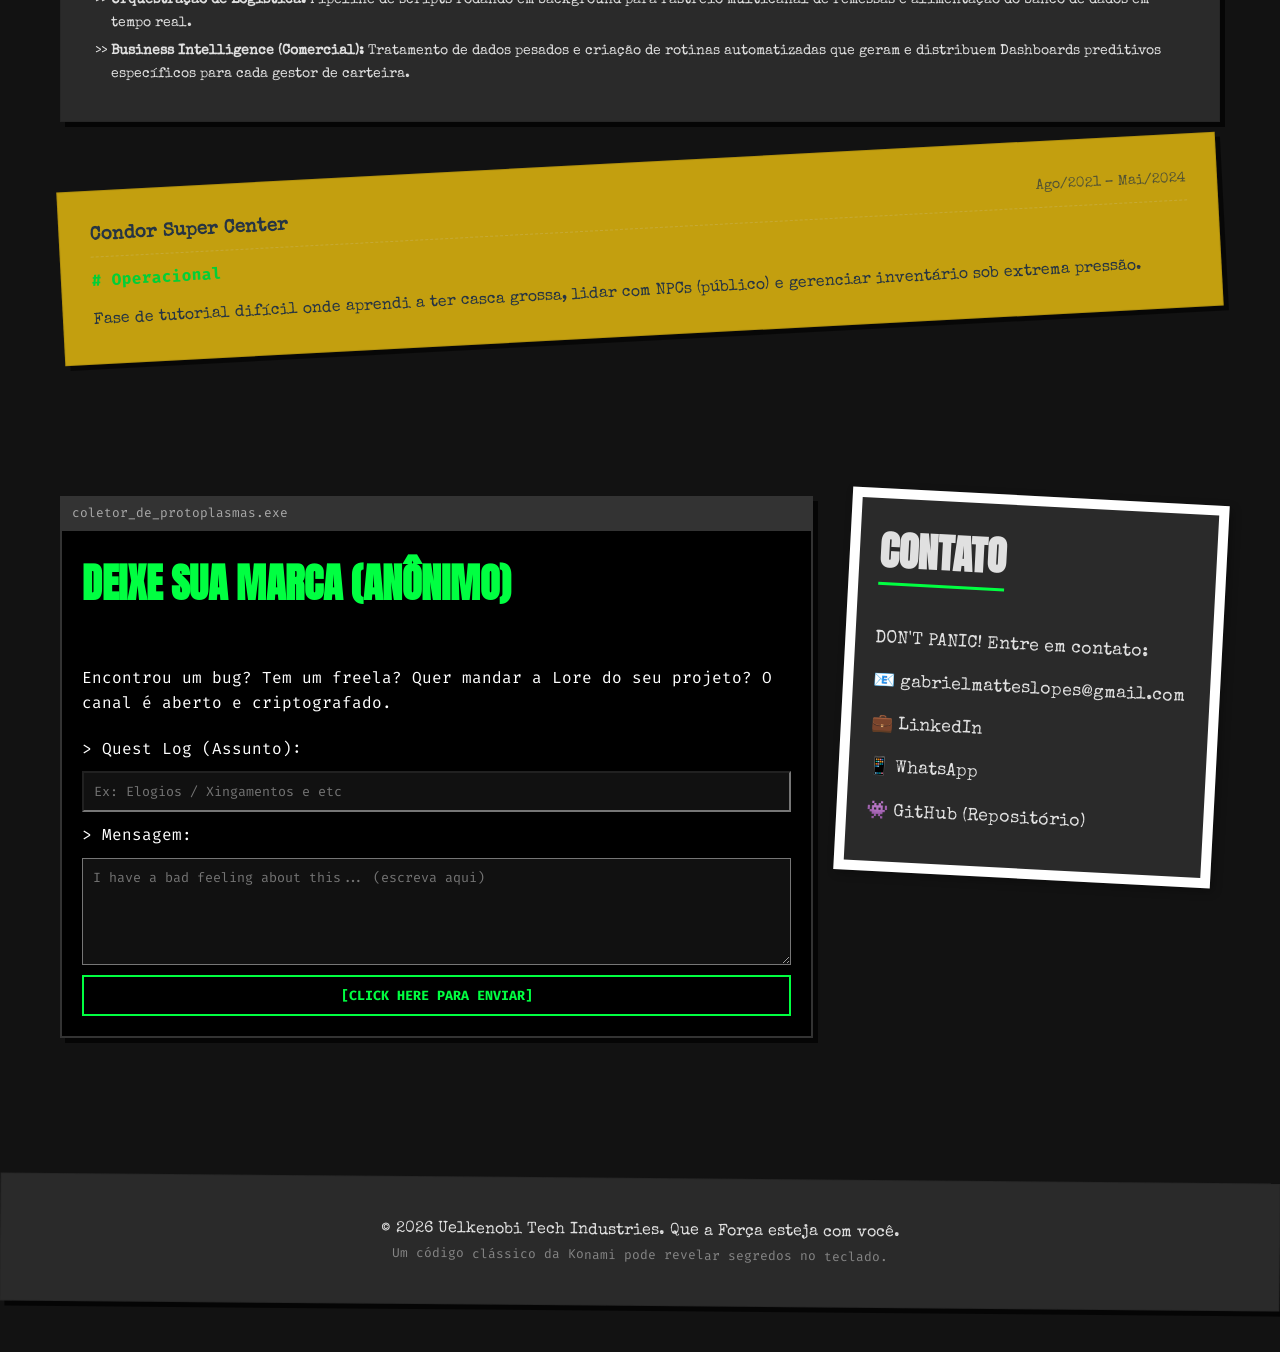
==== commit 67d99bc3: "Update index.html" ====
--- a/index.html
+++ b/index.html
@@ -3,14 +3,14 @@
 <head>
     <meta charset="utf-8">
     <meta name="viewport" content="width=device-width, initial-scale=1.0">
-    <title>Gabriel 'Uelkenobi' Mattes · [SISTEMA DE ARQUIVOS]</title>
+    <title>Gabriel Mattes Lopes·</title>
     <meta name="description" content="RPA | Python | Data | Automação Nerd e Soluções Caóticas Eficientes">
     
     <link rel="preconnect" href="https://fonts.googleapis.com">
     <link rel="preconnect" href="https://fonts.gstatic.com" crossorigin>
     <link href="https://fonts.googleapis.com/css2?family=Anton&family=Fira+Code:wght@400;600&family=Special+Elite&display=swap" rel="stylesheet">
     
-    <link rel="stylesheet" href="oq_dexa_bonito.css">
+    <link rel="stylesheet" href="style.css">
 </head>
 <body class="noise-bg">
 
@@ -46,12 +46,12 @@
         </section>
 
         <section id="sobre" class="section collage-item post-it">
-            <h2 class="section-title">Classificado: Origem</h2>
+            <h2 class="section-title">Identidade nos arquivos: Gabriel Mattes Lopes.</h2>
             <div class="text-card">
                 <p>
                     Formado em ADS e pós-graduando em Engenharia da Computação. Mais do que apenas “digitar código”, gosto de resolver problemas de forma prática e eficiente. Trabalho integrando APIs com Python, criando automações que eliminam tarefas repetitivas e transformando dados caóticos em informações claras e úteis.
                 </p>
-                <p class="faint-text">Identidade nos arquivos: Gabriel Mattes Lopes. Vulgo: Uelkenobi.</p>
+                <p class="faint-text">Classificado: Origem</p>
             </div>
         </section>
 
@@ -214,6 +214,6 @@
         </filter>
     </svg>
 
-    <script src="oq_nóis_num_vê.js"></script>
+    <script src="script.js"></script>
 </body>
 </html>
--- a/style.css
+++ b/style.css
@@ -0,0 +1,533 @@
+/* =========================================
+   1. Variáveis, Fontes e Reset Base
+   ========================================= */
+:root {
+    /* Cores Modo Escuro (Cyber-Punk-Rock) */
+    --bg-color: #121212;
+    --text-color: #e0e0e0;
+    --acc-color: #00ff41; /* Verde Matrix */
+    --acc-hover: #ff0055; /* Rosa Cyberpunk */
+    --paper-color: #2a2a2a;
+    --postit-color: #f1c40f;
+    --postit-text: #2c3e50;
+    --shadow: 5px 5px 0px rgba(0,0,0,0.7);
+    --grunge-opacity: 0.05;
+    
+    /* Fontes */
+    --font-main: 'Special Elite', cursive; /* Jornal/Máquina */
+    --font-heading: 'Anton', sans-serif; /* Manchete */
+    --font-mono: 'Fira Code', monospace; /* Terminal */
+    
+    --transition: all 0.2s ease-in-out;
+}
+
+[data-theme="light"] {
+    /* Cores Modo Claro (Jornal Velho/Sepia) */
+    --bg-color: #f4f1ea;
+    --text-color: #1a1a1a;
+    --acc-color: #e74c3c; /* Vermelho Tinta */
+    --acc-hover: #2980b9;
+    --paper-color: #ffffff;
+    --postit-color: #ffeb3b;
+    --shadow: 5px 5px 0px rgba(0,0,0,0.1);
+    --grunge-opacity: 0.1;
+}
+
+* {
+    margin: 0;
+    padding: 0;
+    box-sizing: border-box;
+    cursor: crosshair; /* Cursor nerd */
+}
+
+html {
+    scroll-behavior: smooth;
+    font-size: 16px;
+}
+
+body {
+    background-color: var(--bg-color);
+    color: var(--text-color);
+    font-family: var(--font-main);
+    line-height: 1.6;
+    overflow-x: hidden;
+    position: relative;
+}
+
+/* Efeito de Ruído de Fundo (CSS puro) */
+.noise-bg::before {
+    content: "";
+    position: fixed;
+    top: 0; left: 0; width: 100vw; height: 100vh;
+    background-image: url("data:image/svg+xml,%3Csvg viewBox='0 0 400 400' xmlns='http://www.w3.org/2000/svg'%3%3FfeTurbulence type='fractalNoise' baseFrequency='0.75' numOctaves='3' stitchTiles='stitch'/%3E%3C/filter%3E%3Crect width='100%25' height='100%25' filter='url(%23noiseFilter)'/%3E%3C/svg%3E");
+    opacity: var(--grunge-opacity);
+    pointer-events: none;
+    z-index: -1;
+}
+
+/* Scanlines de TV velha */
+.scanlines {
+    position: fixed;
+    top: 0; left: 0; width: 100%; height: 100%;
+    background: linear-gradient(to bottom, rgba(255,255,255,0) 50%, rgba(0,0,0,0.1) 50%);
+    background-size: 100% 4px;
+    z-index: 100;
+    pointer-events: none;
+    opacity: 0.3;
+}
+
+.container {
+    max-width: 1200px;
+    margin: 0 auto;
+    padding: 0 20px;
+}
+
+/* helpers */
+.highlight { color: var(--acc-color); font-weight: bold; }
+.highlight-bg { background-color: var(--acc-color) !important; color: var(--bg-color) !important; }
+.fira-code { font-family: var(--font-mono); }
+.special-elite { font-family: var(--font-main); }
+.faint-text { opacity: 0.5; font-size: 0.8rem; }
+
+/* =========================================
+   2. Estilos de Colagem (O Pulo do Gato)
+   ========================================= */
+
+/* Classe base para itens da colagem */
+.collage-item {
+    background-color: var(--paper-color);
+    border: 1px solid rgba(0,0,0,0.1);
+    box-shadow: var(--shadow);
+    padding: 20px;
+    position: relative;
+    transition: var(--transition);
+    margin-bottom: 20px;
+}
+
+/* Hover Global para TUDO que for collage-item */
+.collage-item:hover {
+    transform: scale(1.02) rotate(0deg) !important; /* Fica reto e cresce */
+    box-shadow: 10px 10px 0px var(--acc-color);
+    z-index: 10;
+    border-color: var(--acc-color);
+}
+
+/* Efeito de Grunge/Sujeira dentro dos cards */
+.card-grunge {
+    position: absolute;
+    top: 0; left: 0; width: 100%; height: 100%;
+    background-image: url('[data-uri]... (textura muito longa, use uma imagem de grunge se quiser, ou deixe vazio)');
+    opacity: 0.03;
+    pointer-events: none;
+}
+
+
+/* Efeito Post-it */
+.post-it {
+    background-color: var(--postit-color);
+    color: var(--postit-text);
+    font-family: var(--font-main);
+    transform: rotate(-2deg);
+}
+.post-it .section-title { color: var(--postit-text); border-color: var(--postit-text); }
+
+.post-it-blue {
+    background-color: #3498db;
+    color: white;
+    transform: rotate(1deg);
+}
+
+/* Efeito Recorte de Jornal */
+.newspaper-snippet {
+    border-style: dashed;
+    border-width: 2px;
+    transform: rotate(1.5deg);
+}
+
+/* Efeito Foto Antiga */
+.photo-frame {
+    border: 10px solid white;
+    box-shadow: 3px 3px 10px rgba(0,0,0,0.3);
+    transform: rotate(-1deg);
+}
+
+/* Efeito Fita Adesiva (Tape) */
+.tape-effect::before {
+    content: "";
+    position: absolute;
+    top: -15px;
+    left: 50%;
+    transform: translateX(-50%) rotate(-5deg);
+    width: 100px;
+    height: 30px;
+    background-color: rgba(255, 255, 200, 0.5); /* Fita crepe semi-transparente */
+    border-left: 3px dotted rgba(0,0,0,0.1);
+    border-right: 3px dotted rgba(0,0,0,0.1);
+    box-shadow: 2px 2px 5px rgba(0,0,0,0.1);
+}
+
+/* Rotações Aleatórias para quebrar a grade */
+.tilt-left { transform: rotate(-3deg); }
+.tilt-right { transform: rotate(3deg); }
+
+/* =========================================
+   3. Header e Navegação
+   ========================================= */
+.header {
+    position: sticky;
+    top: 10px;
+    z-index: 100;
+    transform: rotate(-0.5deg);
+    background-color: rgba(255,255,255,0.05);
+    backdrop-filter: blur(5px);
+    border: 2px dashed var(--acc-color);
+}
+
+.header-content {
+    display: flex;
+    justify-content: space-between;
+    align-items: center;
+    padding: 10px 0;
+}
+
+.logo {
+    font-family: var(--font-heading);
+    font-size: 1.8rem;
+    color: var(--text-color);
+    text-decoration: none;
+    text-transform: uppercase;
+    position: relative;
+}
+
+.nav {
+    display: flex;
+    gap: 15px;
+    align-items: center;
+}
+
+.nav-link {
+    font-family: var(--font-mono);
+    color: var(--text-color);
+    text-decoration: none;
+    font-size: 0.9rem;
+    padding: 5px;
+    transition: var(--transition);
+}
+
+.nav-link:hover {
+    background-color: var(--acc-color);
+    color: var(--bg-color);
+    transform: skewX(-10deg);
+}
+
+.theme-btn {
+    background: none;
+    border: 1px solid var(--text-color);
+    color: var(--text-color);
+    padding: 5px 10px;
+    cursor: pointer;
+    font-size: 1.2rem;
+    transition: var(--transition);
+}
+.theme-btn:hover {
+    background-color: var(--text-color);
+    color: var(--bg-color);
+    border-radius: 50%;
+}
+
+/* =========================================
+   4. Botões
+   ========================================= */
+.btn {
+    display: inline-block;
+    padding: 10px 20px;
+    font-family: var(--font-mono);
+    text-decoration: none;
+    text-transform: uppercase;
+    font-weight: bold;
+    border: 2px solid transparent;
+    transition: var(--transition);
+    position: relative;
+    margin-right: 10px;
+    margin-bottom: 10px;
+}
+
+.btn:hover {
+    transform: translate(-3px, -3px);
+    box-shadow: 5px 5px 0 var(--acc-hover);
+}
+
+.btn:active { transform: translate(0, 0); box-shadow: none;}
+
+.btn-primary {
+    background-color: var(--acc-color);
+    color: var(--bg-color);
+}
+
+.btn-secondary {
+    background-color: transparent;
+    border-color: var(--acc-hover);
+    color: var(--acc-hover);
+}
+
+.btn-outline {
+    border-color: var(--text-color);
+    color: var(--text-color);
+}
+
+/* =========================================
+   5. Hero Section
+   ========================================= */
+.hero {
+    margin-top: 40px;
+    padding: 60px 40px;
+    text-align: center;
+    border-radius: 0;
+}
+
+.terminal-text {
+    font-family: var(--font-mono);
+    color: var(--acc-color);
+    opacity: 0.7;
+    margin-bottom: 15px;
+}
+
+.main-title {
+    font-family: var(--font-heading);
+    font-size: 3.5rem;
+    line-height: 1.1;
+    margin-bottom: 20px;
+    text-transform: uppercase;
+}
+
+.hero-subtitle {
+    font-size: 1.2rem;
+    max-width: 800px;
+    margin: 0 auto 30px auto;
+}
+
+.hero-buttons { margin-top: 30px; }
+
+/* =========================================
+   6. Seções Gerais e Cards
+   ========================================= */
+.section { padding: 60px 0; }
+
+.section-title {
+    font-family: var(--font-heading);
+    font-size: 2.5rem;
+    text-transform: uppercase;
+    margin-bottom: 40px;
+    border-bottom: 3px solid var(--acc-color);
+    display: inline-block;
+}
+
+.text-card p { margin-bottom: 15px; }
+
+/* Stats */
+.stats-grid {
+    display: grid;
+    grid-template-columns: repeat(auto-fit, minmax(250px, 1fr));
+    gap: 20px;
+}
+
+.stat-card {
+    text-align: center;
+    padding: 30px;
+    background-color: var(--paper-color);
+    border: 2px solid var(--text-color);
+}
+.stat-card h2 { font-family: var(--font-heading); font-size: 3rem; color: var(--acc-color); }
+
+.highlight-bg h2 { color: var(--bg-color) !important; }
+
+/* Projetos - Mesa de Colagem */
+.projetos-section {
+    position: relative;
+    padding-bottom: 100px;
+}
+
+.projects-grid {
+    display: grid;
+    grid-template-columns: repeat(auto-fit, minmax(300px, 1fr));
+    gap: 30px;
+    position: relative;
+}
+
+.project-card {
+    display: flex;
+    flex-direction: column;
+    justify-content: space-between;
+    min-height: 250px;
+}
+
+.project-tag {
+    position: absolute;
+    top: 10px; right: 10px;
+    font-family: var(--font-mono);
+    font-size: 0.7rem;
+    background-color: var(--text-color);
+    color: var(--bg-color);
+    padding: 2px 5px;
+}
+
+.project-card h3 { font-family: var(--font-heading); text-transform: uppercase; margin-bottom: 10px; margin-top: 15px;}
+.project-card p { flex-grow: 1; font-size: 0.9rem; margin-bottom: 15px;}
+
+.link-btn {
+    font-family: var(--font-mono);
+    color: var(--acc-color);
+    text-decoration: none;
+    font-weight: bold;
+    transition: var(--transition);
+}
+.link-btn:hover { color: var(--acc-hover); letter-spacing: 1px; }
+
+/* Destaques específicos de projetos */
+.jarvis-card { border-color: cyan !important; color: cyan; background-color: #001a1a; }
+.jarvis-card:hover { box-shadow: 10px 10px 0 cyan; }
+.rastreio-card { border-color: orange !important; }
+
+/* Skills */
+.skills-grid {
+    display: flex;
+    flex-wrap: wrap;
+    gap: 15px;
+}
+
+.skill-tag {
+    background-color: #333;
+    color: var(--acc-color);
+    padding: 8px 15px;
+    border: 1px solid #444;
+    transition: var(--transition);
+}
+.skill-tag:hover {
+    background-color: var(--acc-color);
+    color: var(--bg-color);
+    transform: scale(1.1) rotate((5deg));
+}
+
+/* Experiência */
+.exp-item { margin-bottom: 40px; padding: 30px;}
+.exp-header { display: flex; justify-content: space-between; align-items: center; margin-bottom: 10px; border-bottom: 1px dashed rgba(255,255,255,0.2); padding-bottom: 5px;}
+.exp-date { opacity: 0.7; font-size: 0.9rem;}
+.exp-role { color: var(--acc-color); margin-bottom: 15px; font-weight: bold;}
+.exp-item ul { list-style-type: ">> "; margin-left: 20px;}
+.exp-item li { margin-bottom: 5px; font-size: 0.9rem;}
+
+/* =========================================
+   7. Sistema de Mensagem Anônima e Contato
+   ========================================= */
+.contact-grid {
+    display: grid;
+    grid-template-columns: 2fr 1fr;
+    gap: 30px;
+    align-items: start;
+}
+
+/* Card estilo Terminal */
+.terminal-card {
+    background-color: #000;
+    color: #fff;
+    font-family: var(--font-mono);
+    border: 2px solid #333;
+    padding: 0; /* padding vai pro body */
+    overflow: hidden;
+}
+
+.terminal-header {
+    background-color: #333;
+    color: #aaa;
+    padding: 5px 10px;
+    font-size: 0.8rem;
+    border-bottom: 2px solid #333;
+}
+
+.terminal-card .section-title, 
+.terminal-card .anon-form,
+.terminal-card p {
+    padding: 20px;
+}
+
+.terminal-card .section-title { border: none; margin-bottom: 10px;}
+
+.anon-form {
+    display: flex;
+    flex-direction: column;
+    gap: 10px;
+    padding-top: 0 !important;
+}
+
+.anon-form input,
+.anon-form textarea {
+    background-color: #111;
+    border: 1px solid #acc-color;
+    color: var(--acc-color);
+    padding: 10px;
+    font-family: var(--font-mono);
+}
+
+.anon-form input:focus,
+.anon-form textarea:focus {
+    outline: none;
+    border-color: var(--acc-hover);
+    box-shadow: 0 0 10px rgba(255,0,85,0.3);
+}
+
+.btn-terminal {
+    background-color: transparent;
+    border: 2px solid var(--acc-color);
+    color: var(--acc-color);
+    padding: 10px;
+    font-family: var(--font-mono);
+    cursor: pointer;
+    text-transform: uppercase;
+    font-weight: bold;
+    transition: var(--transition);
+}
+.btn-terminal:hover {
+    background-color: var(--acc-color);
+    color: #000;
+    box-shadow: 0 0 15px var(--acc-color);
+}
+
+.contact-normal .contact-links p { margin-bottom: 15px; font-size: 1.1rem;}
+.contact-normal a { color: var(--text-color); text-decoration: none; transition: var(--transition); }
+.contact-normal a:hover { color: var(--acc-color); text-decoration: underline; background-color: rgba(0,255,65,0.1);}
+
+/* =========================================
+   8. Footer
+   ========================================= */
+.footer {
+    text-align: center;
+    padding: 40px;
+    margin-top: 60px;
+    transform: rotate(0.5deg);
+}
+
+/* =========================================
+   9. Animações e Responsive
+   ========================================= */
+
+/* Animação Flash (Skills) */
+@keyframes blink { 50% { opacity: 0; } }
+.flash { animation: blink 1s infinite; color: var(--acc-hover); }
+
+@keyframes glitch {
+    0% { transform: translate(0) }
+    20% { transform: translate(-2px, 2px) }
+    40% { transform: translate(-2px, -2px) }
+    60% { transform: translate(2px, 2px) }
+    80% { transform: translate(2px, -2px) }
+    100% { transform: translate(0) }
+}
+
+/* Responsive */
+@media (max-width: 768px) {
+    .main-title { font-size: 2.5rem; }
+    .header-content { flex-direction: column; gap: 10px; }
+    .nav { flex-wrap: wrap; justify-content: center; font-size: 0.8rem;}
+    .contact-grid { grid-template-columns: 1fr; }
+    .hero { padding: 40px 20px; }
+}
